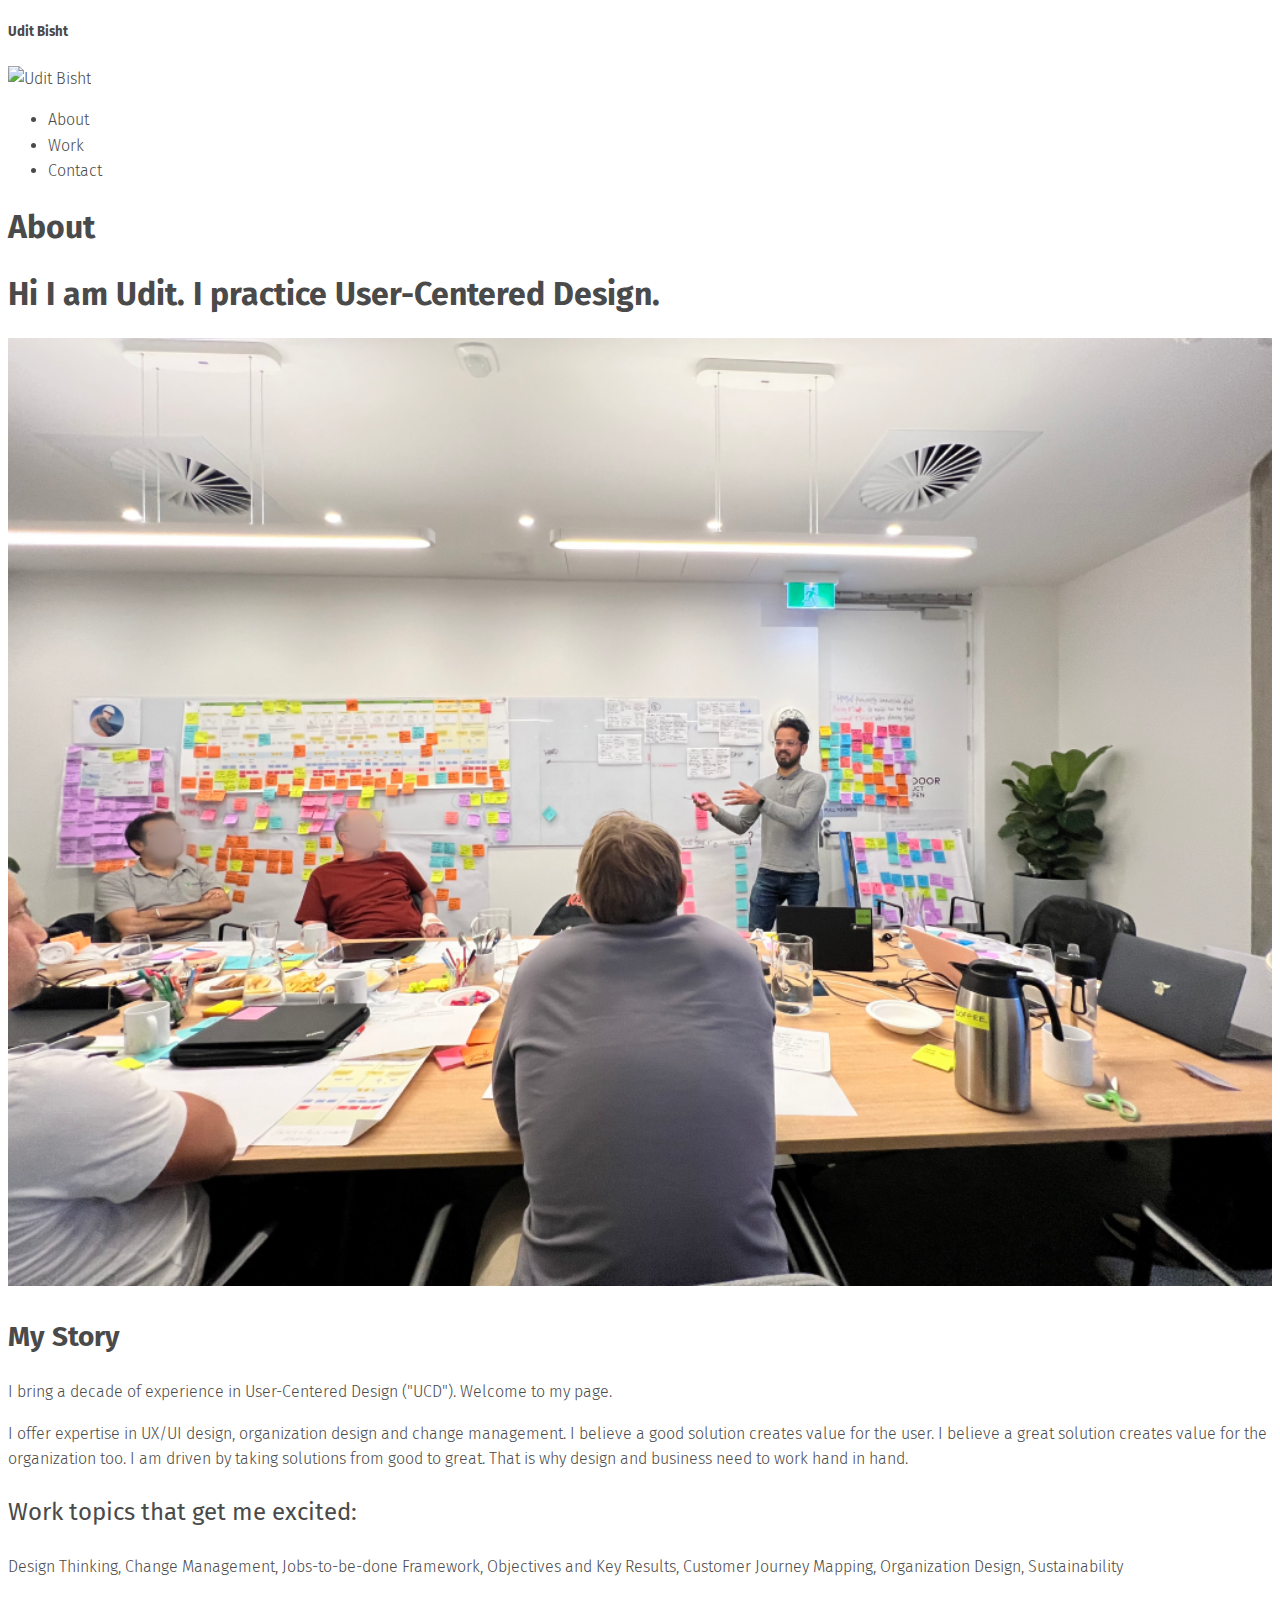
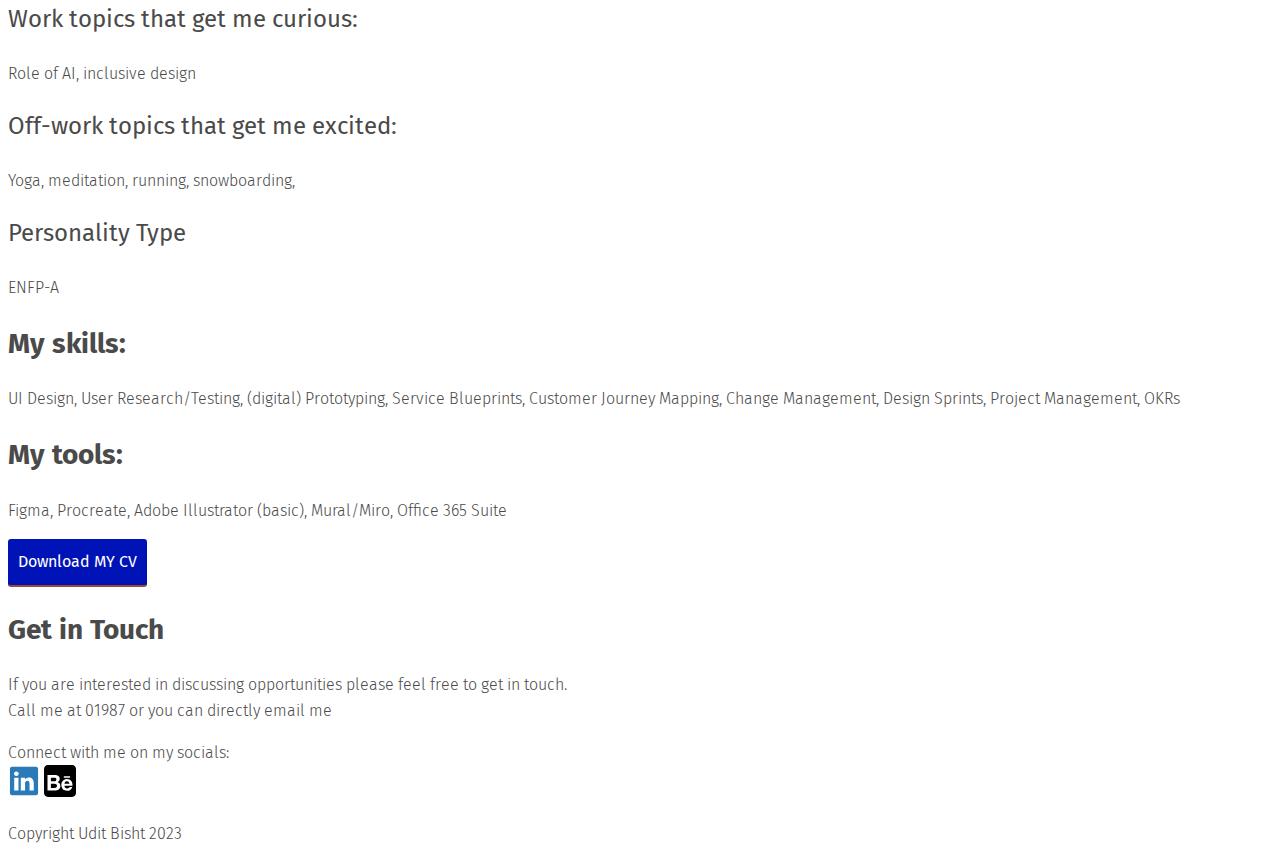
==== about.html @ c050c737 "add style" ====
<!DOCTYPE html>
<html lang="en">
<head>
    <meta charset="UTF-8">
    <meta name="viewport" content="width=device-width, initial-scale=1.0">
    <link rel="preconnect" href="https://fonts.googleapis.com">
<link rel="preconnect" href="https://fonts.gstatic.com" crossorigin>
<link href="https://fonts.googleapis.com/css2?family=Fira+Sans:ital,wght@0,100;0,200;0,300;0,400;0,500;0,600;0,700;0,800;0,900;1,100;1,200;1,300;1,400;1,500;1,600;1,700;1,800;1,900&display=swap" rel="stylesheet">
<link rel="stylesheet" type="text/css" href="css/style.css">    
<title>About Udit Bisht</title>
</head>
<body>
    <header>
        <h5>Udit Bisht</h5>
        <img src="https://via.placeholder.com/150x50?text=Logo" alt="Udit Bisht">
        <nav>
            <ul>
            <li><a href="about.html">About</a></li>
            <li><a href="index.html">Work</a></li>
            <li><a href="#contact">Contact</a></li>
            </ul>
        </nav>
    </header>
        <main>
            <div><h1>About</h1></div>
        <div>
            <div>
                <h1>Hi I am Udit. I practice User-Centered Design. </h1>
                <img src="/img/image-udit/udit.png" alt="udit">
                <div>
                    <h2>My Story</h2>
                    I bring a decade of experience in User-Centered Design ("UCD"). Welcome to my page. </div>
                <p>I offer expertise in UX/UI design, organization design and change management. I believe a good solution creates value for the user. I believe a great solution creates value for the organization too. I am driven by taking solutions from good to great. That is why design and business need to work hand in hand. 
                    <h3>Work topics that get me excited:</h3> Design Thinking, Change Management, Jobs-to-be-done Framework, Objectives and Key Results, Customer Journey Mapping, Organization Design, Sustainability
                    <h3>Work topics that get me curious:</h3> Role of AI, inclusive design
                    <h3>Off-work topics that get me excited:</h3> Yoga, meditation, running, snowboarding,
                    <h3> Personality Type</h3> ENFP-A</p>
                    <h2>My skills:</h2>
                    <p>UI Design, User Research/Testing, (digital) Prototyping, Service Blueprints, Customer Journey Mapping, Change Management, Design Sprints, Project Management, OKRs</p>
                    <h2>My tools:</h2> 
                    <p>Figma, Procreate, Adobe Illustrator (basic), Mural/Miro, Office 365 Suite</p>
                    <a href="/files/udit-cv.pdf" class="button CV" target="_blank">Download MY CV</a>
            </div>
        </div>
    
    </main>
        <footer id="contact">
        <div>
            <h2>Get in Touch</h2>
            <p>If you are interested in discussing opportunities please feel free to get in touch. <br> Call me at 01987 or you can directly <a href= "mailto:hello@uditbisht.com">email me</a> </p> 
            Connect with me on my socials:
            <div>
                <a href= "https://www.linkedin.com/in/udit-bisht-b4a8b245/" target="_blank"> <img src="linkedin.svg" alt="linkedin" style="width:32px;height:32px;"></a> 
                <a href= "https://www.behance.net/udtb>" target="_blank"> <img src="behance.svg" alt="behance" style="width:32px;height:32px;"> </a>
                <p>Copyright Udit Bisht 2023</p>
        </div>
        </div>
        </footer>
</body>
</html>
---- css/style.css ----
/*
Colors used:
Primary Color (Blue): #0013B6;
Secondary Color (Green): #489c79;
*/
body {
    background-color: whitesmoke;
}
body {
    font-family:'Fira Sans', sans-serif;
}
body {
    background-color: #ffffff;
    font-family: 'Fira Sans', sans-serif;
    font-size: 16px; /* Sets the font size to 16px */
    font-weight: 300; /* Sets the font weight to 300 */
    line-height: 1.6; /* Sets the line-height to 1.6 * the font-size */
    color: #4a4a4a;
  }
  
  h1, h2, h3, h4 {
    line-height: 1.4;
  }
  h1 {
    font-size: 2em;
    font-weight: 700;
  }
  
  h2 {
    font-size: 1.75em;
    font-weight: 700;
  }
  
  h3 {
    font-size: 1.5em;
    font-weight: 400;
  }
  h4 {
    font-size: 1.25em;
    font-weight: 400;
  }
  img{
    width: 100%;
  }
  a {
    color: #4a4a4a;
    text-decoration: none; /* No underlining */
  }
  a:hover, a:focus {
    color: #cc6540;
    text-decoration: underline; /* Underlining when hovering over a link */
  }
  a:visited { /* visited link */
    color: #2d3351;
  }
  a:active { /* selected link */
    color: #994c30;
  }
  .button {
  display: inline-block; /* since the <a> tag is inline by default, we need to change this to inline-block, but more on this in the next exercise */
  background-color: #0013B6;
  color: #ffffff; /* needed to override the default link color */
  font-weight: 400;
  padding: 10px;
  border-radius: 3px;
  border-bottom: 2px solid #994c30; /* width of the border, type, color */
  transition: 0.2s opacity;
}
.button:hover {
    opacity: 0.8; /* Reduces the opacity of the button to 80% */
    text-decoration: none;
  }
  .button:active {
    background-color: darkblue;
    color: white
  }
  .button.contact {
    background-color: transparent;
    color: #0013B6;
    text-transform: uppercase;
    border: 2px solid #0013B6;
  }
  .button.contact:hover {
    background-color: #0013B6;
    color: #ffffff;
  }
  .button.contact:active {
    background-color: darkblue;
    color: white
  }
  .button.cv {
    background-color: #0013B6;
    color: #ffffff;
    text-transform: uppercase;
    border: 2px solid #0013B6;
  }
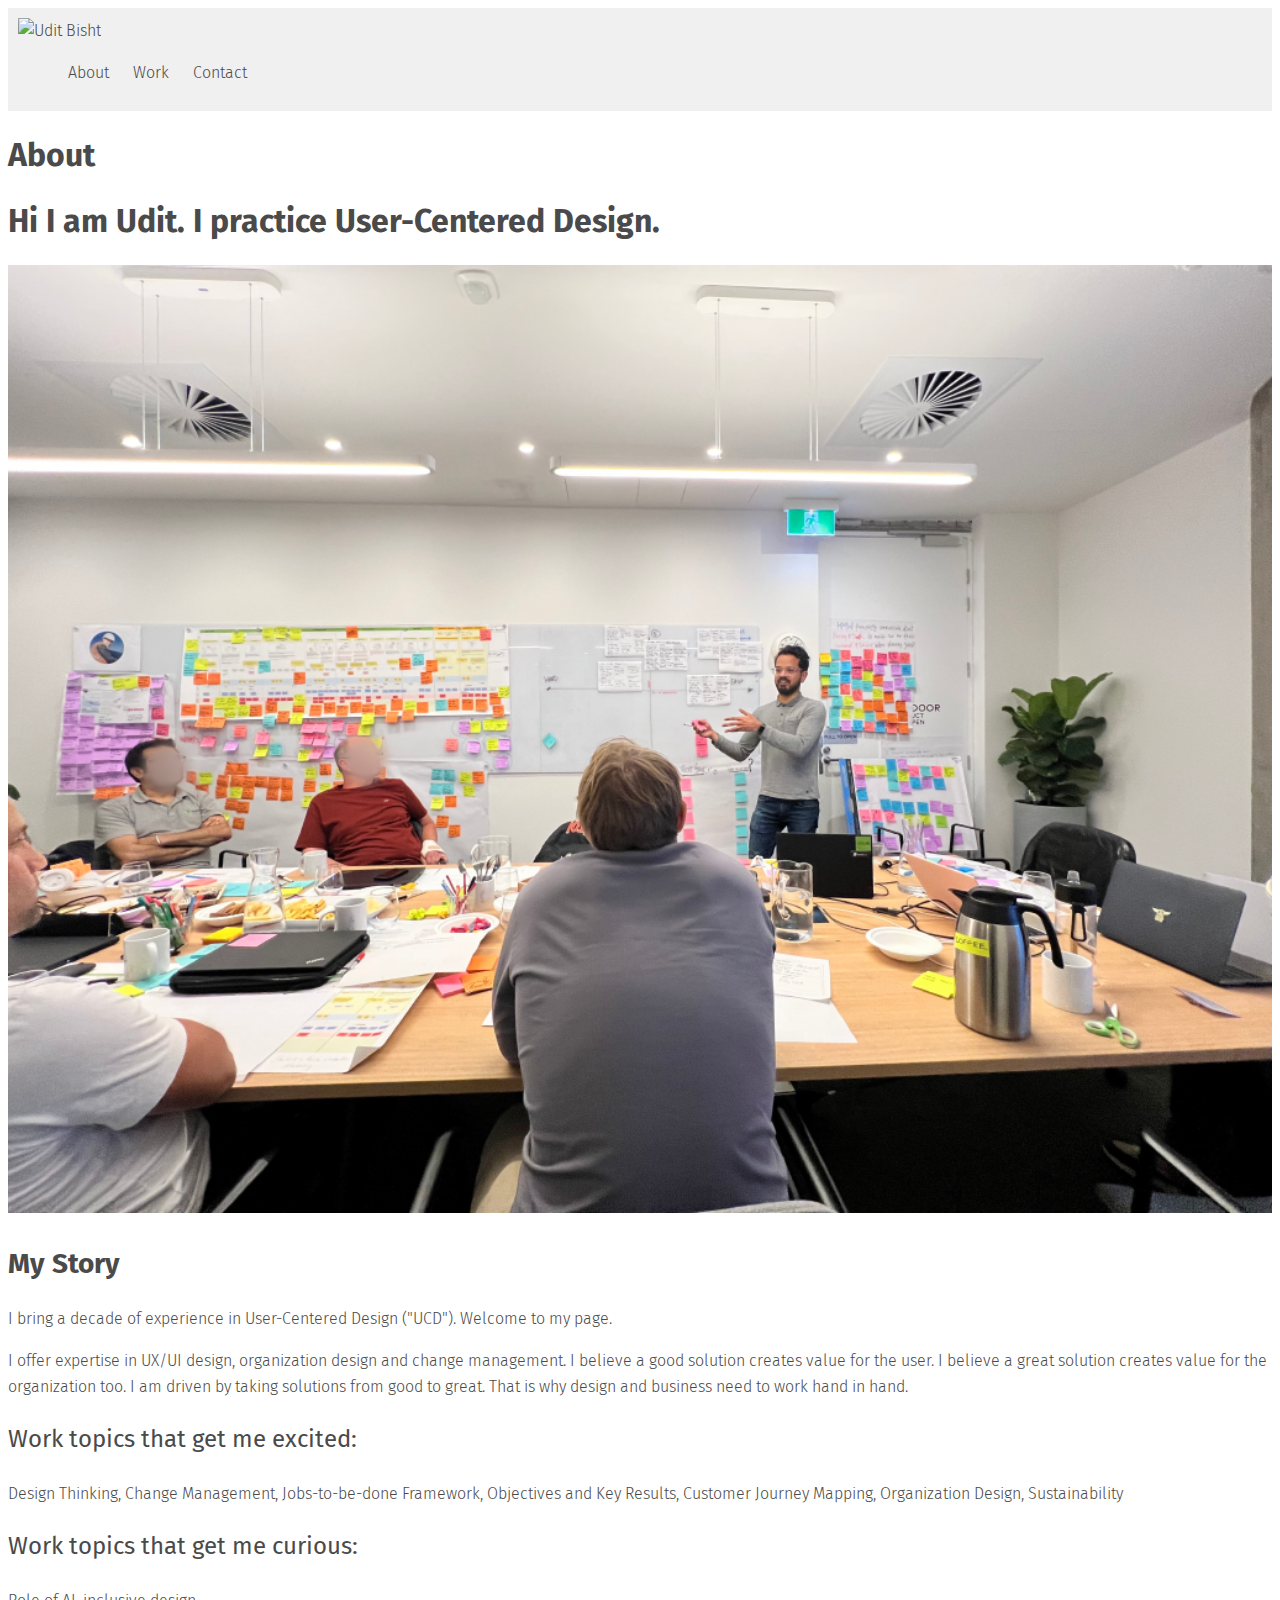
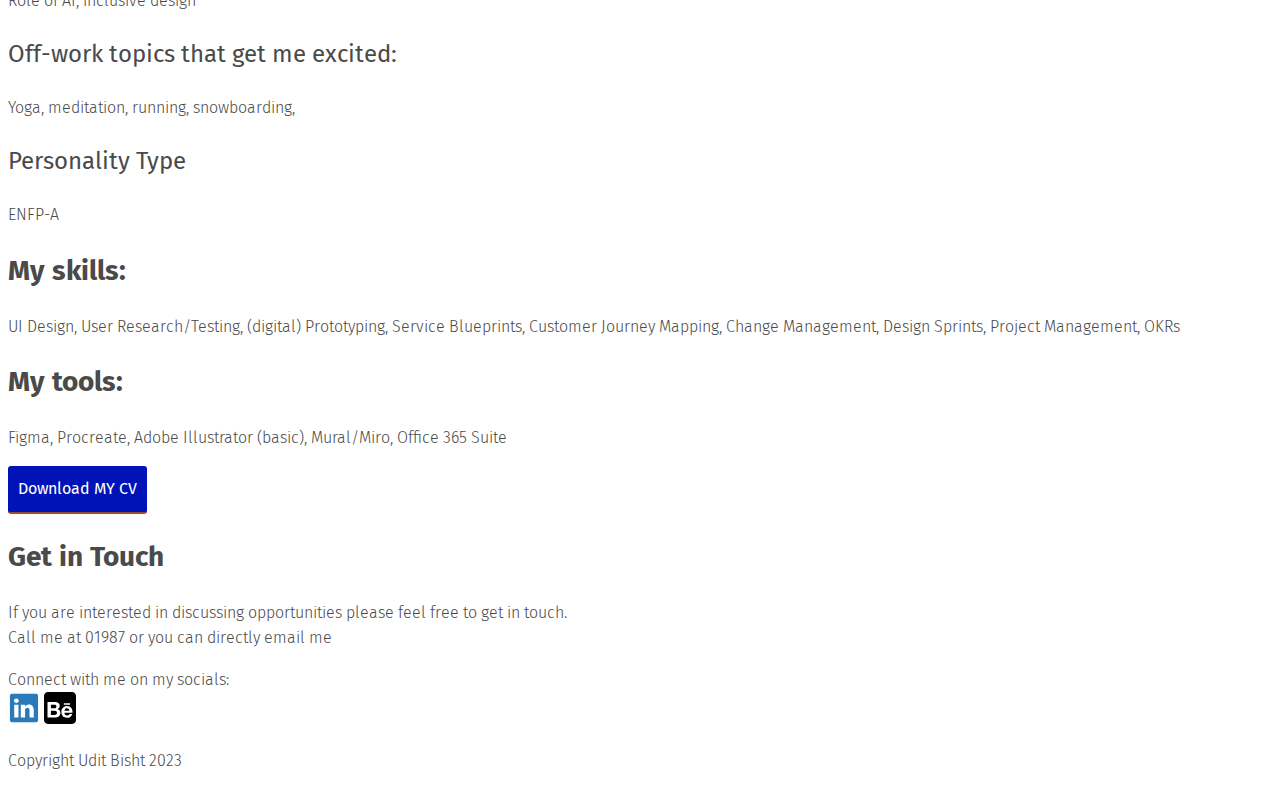
==== commit 253f81a4: "x" ====
--- a/about.html
+++ b/about.html
@@ -10,16 +10,17 @@
 <title>About Udit Bisht</title>
 </head>
 <body>
-    <header>
-        <h5>Udit Bisht</h5>
-        <img src="https://via.placeholder.com/150x50?text=Logo" alt="Udit Bisht">
-        <nav>
-            <ul>
-            <li><a href="about.html">About</a></li>
-            <li><a href="index.html">Work</a></li>
-            <li><a href="#contact">Contact</a></li>
-            </ul>
-        </nav>
+    <header id="header">
+        <div class="logo">
+            <img src="https://via.placeholder.com/150x50?text=Logo" alt="Udit Bisht">
+            <nav>
+                <ul>
+                    <li><a href="about.html">About</a></li>
+                    <li><a href="index.html">Work</a></li>
+                    <li><a href="#contact">Contact</a></li>
+                </ul>
+            </nav>
+        </div>
     </header>
         <main>
             <div><h1>About</h1></div>
--- a/css/style.css
+++ b/css/style.css
@@ -3,6 +3,10 @@
 Primary Color (Blue): #0013B6;
 Secondary Color (Green): #489c79;
 */
+* {
+    box-sizing: border-box;
+  }
+  
 body {
     background-color: whitesmoke;
 }
@@ -51,7 +55,7 @@
     text-decoration: underline; /* Underlining when hovering over a link */
   }
   a:visited { /* visited link */
-    color: #2d3351;
+    color: #4a4a4a;
   }
   a:active { /* selected link */
     color: #994c30;
@@ -93,4 +97,61 @@
     color: #ffffff;
     text-transform: uppercase;
     border: 2px solid #0013B6;
+  }
+  header {
+    background-color: #f0f0f0;
+    padding: 10px;
+    margin: 0;
+    position: relative;
+    .css-box-shadow {
+        /*start ------------*/
+        width: 10 px; 
+        height: 10px; 
+        background: #F8F8F8; 
+        border: solid #BDBDBD 1px; 
+        box-shadow: 5px 16px 20px rgba(0, 0, 0, 0.5)  ; 
+        -webkit-box-shadow: 5px 16px 20px rgba(0, 0, 0, 0.5)  ; 
+        -moz-box-shadow: 5px 16px 20px rgba(0, 0, 0, 0.5)  ; 
+    }
+  }
+  /* Layout styling */
+  .container {
+    padding: 0 15px;
+  }
+  #hero h1{
+    text-align: center; /* Centers text */
+  }
+  .logo {
+    max-width: 250px;
+}
+.row {
+    margin: 25px 0; /* 25px top and bottom, 0 left and right */
+  }
+
+
+
+@media screen and (min-width: 800px) {
+  .col-md-6 {
+    float: left;
+    width: 50%;
+    padding: 0 10px;
+  }
+}
+
+nav > ul > li {
+  display: inline-block;
+  padding: 0 10px;
+  }
+
+nav > ul {
+  list-style: none;
+}
+#hero h1 {
+    margin: 0;
+    padding: 0.67em 0;
+  }
+  #hero {
+    background-color: #ffe4c4;
+    padding: 20px 0;
+    border: 10px;
   }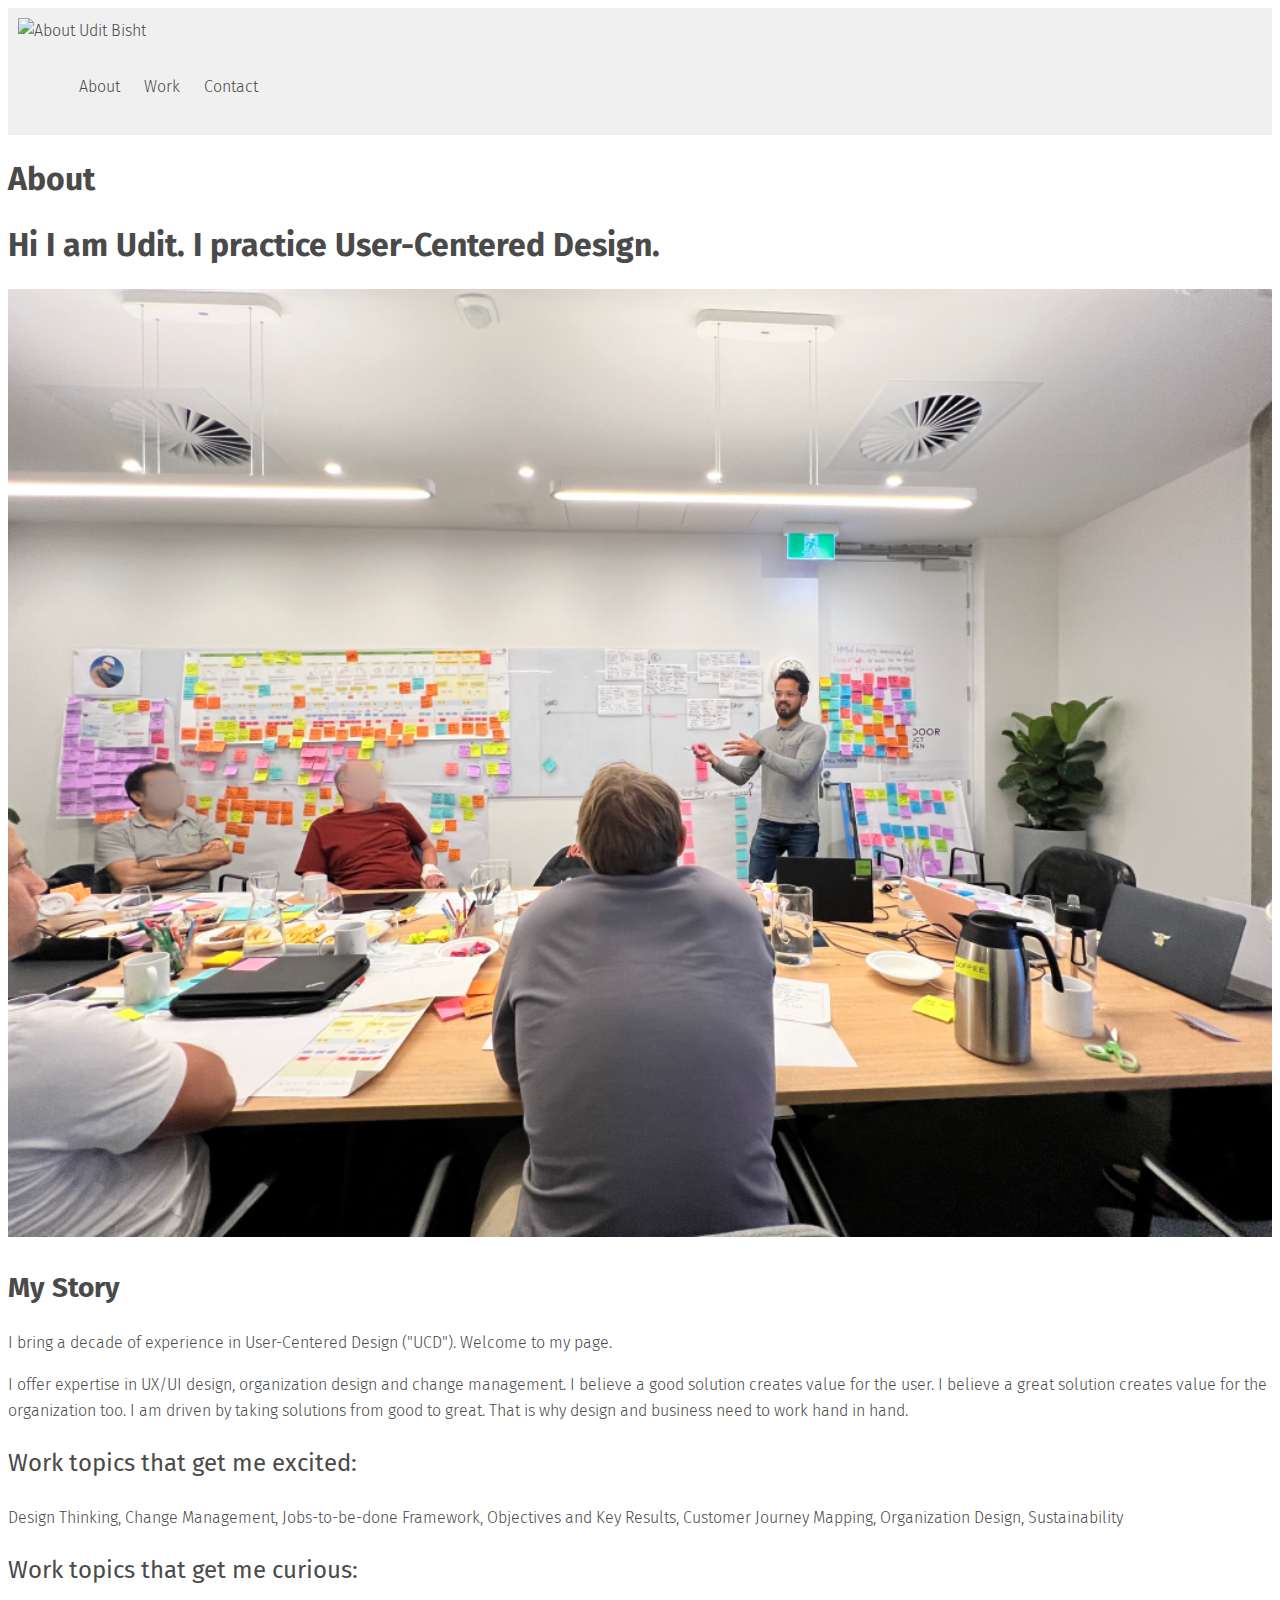
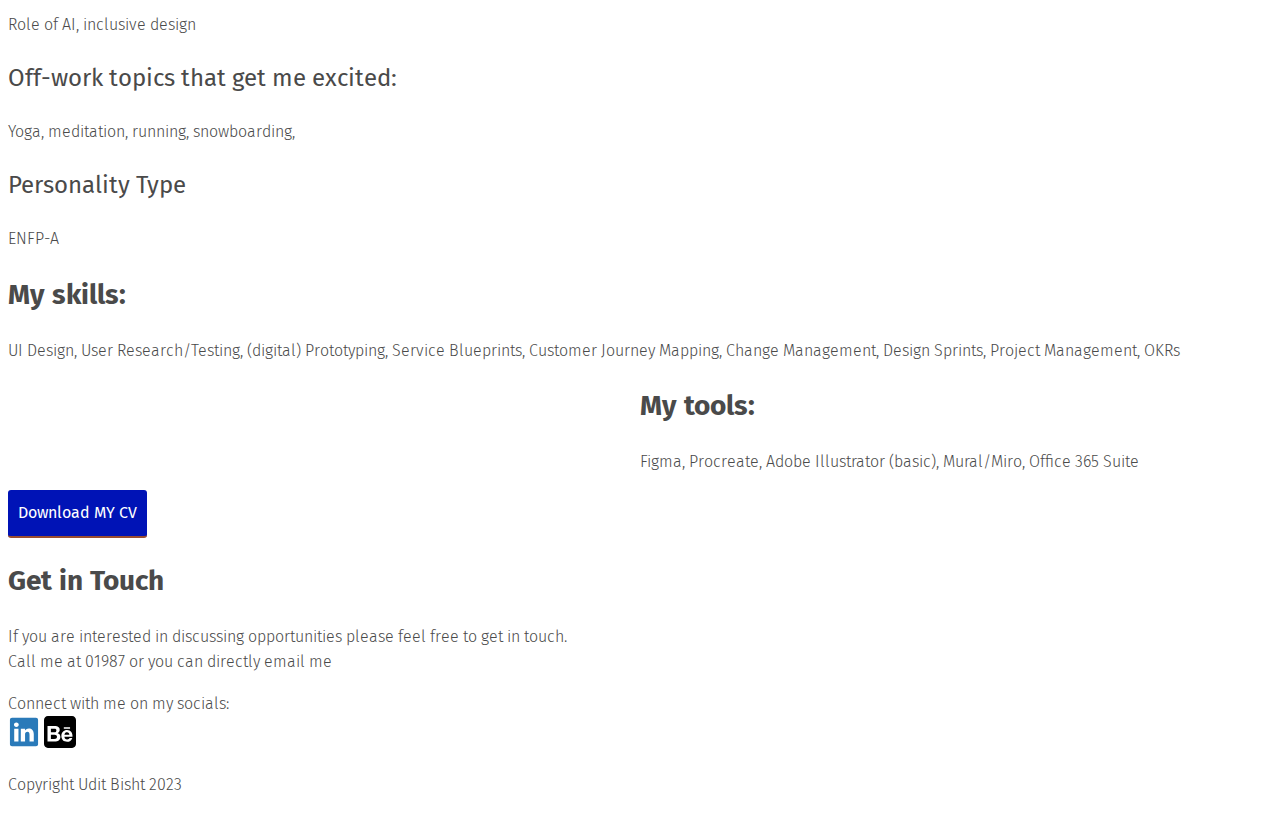
==== commit 6d2be746: "." ====
--- a/about.html
+++ b/about.html
@@ -12,7 +12,7 @@
 <body>
     <header id="header">
         <div class="logo">
-            <img src="https://via.placeholder.com/150x50?text=Logo" alt="Udit Bisht">
+            <img src="https://via.placeholder.com/150x50?text=Logo" alt="About Udit Bisht">
             <nav>
                 <ul>
                     <li><a href="about.html">About</a></li>
@@ -31,14 +31,16 @@
                 <div>
                     <h2>My Story</h2>
                     I bring a decade of experience in User-Centered Design ("UCD"). Welcome to my page. </div>
-                <p>I offer expertise in UX/UI design, organization design and change management. I believe a good solution creates value for the user. I believe a great solution creates value for the organization too. I am driven by taking solutions from good to great. That is why design and business need to work hand in hand. 
+                <p>I offer expertise in UX/UI design, organization design and change management. I believe a good solution creates value for the user. I believe a great solution creates value for the organization too. I am driven by taking solutions from good to great. That is why design and business need to work hand in hand.</p> 
                     <h3>Work topics that get me excited:</h3> Design Thinking, Change Management, Jobs-to-be-done Framework, Objectives and Key Results, Customer Journey Mapping, Organization Design, Sustainability
                     <h3>Work topics that get me curious:</h3> Role of AI, inclusive design
                     <h3>Off-work topics that get me excited:</h3> Yoga, meditation, running, snowboarding,
-                    <h3> Personality Type</h3> ENFP-A</p>
+                    <h3> Personality Type</h3> ENFP-A
                     <h2>My skills:</h2>
                     <p>UI Design, User Research/Testing, (digital) Prototyping, Service Blueprints, Customer Journey Mapping, Change Management, Design Sprints, Project Management, OKRs</p>
-                    <h2>My tools:</h2> 
+                    <div class="col-md-6"></div>
+                    <h2>My tools:</h2>
+                    <div class="col-md-6"></div>
                     <p>Figma, Procreate, Adobe Illustrator (basic), Mural/Miro, Office 365 Suite</p>
                     <a href="/files/udit-cv.pdf" class="button CV" target="_blank">Download MY CV</a>
             </div>
--- a/css/style.css
+++ b/css/style.css
@@ -7,12 +7,6 @@
     box-sizing: border-box;
   }
   
-body {
-    background-color: whitesmoke;
-}
-body {
-    font-family:'Fira Sans', sans-serif;
-}
 body {
     background-color: #ffffff;
     font-family: 'Fira Sans', sans-serif;
@@ -68,11 +62,11 @@
   padding: 10px;
   border-radius: 3px;
   border-bottom: 2px solid #994c30; /* width of the border, type, color */
-  transition: 0.2s opacity;
+  transition-duration: 0.2s; 
+  transition-property: opacity;
 }
 .button:hover {
     opacity: 0.8; /* Reduces the opacity of the button to 80% */
-    text-decoration: none;
   }
   .button:active {
     background-color: darkblue;
@@ -103,16 +97,10 @@
     padding: 10px;
     margin: 0;
     position: relative;
-    .css-box-shadow {
-        /*start ------------*/
-        width: 10 px; 
-        height: 10px; 
-        background: #F8F8F8; 
-        border: solid #BDBDBD 1px; 
-        box-shadow: 5px 16px 20px rgba(0, 0, 0, 0.5)  ; 
-        -webkit-box-shadow: 5px 16px 20px rgba(0, 0, 0, 0.5)  ; 
-        -moz-box-shadow: 5px 16px 20px rgba(0, 0, 0, 0.5)  ; 
-    }
+    display: flex;
+    justify-content: space-between;
+    align-items: center;
+
   }
   /* Layout styling */
   .container {
@@ -123,24 +111,51 @@
   }
   .logo {
     max-width: 250px;
+    display: inline-block;
 }
 .row {
     margin: 25px 0; /* 25px top and bottom, 0 left and right */
-  }
+clear:both;
+
+}
 
 
 
-@media screen and (min-width: 800px) {
+@media screen and (min-width: 640px) {
   .col-md-6 {
     float: left;
     width: 50%;
     padding: 0 10px;
+    text-align: unset;
+    padding: 20px 0 13px 13px;
   }
+  nav {
+    width: auto;
+    float: right;
+    margin-top: 4px;
+  }
+  .container {
+    max-width: 1200px;
+    margin-left: auto;
+    margin-right: auto;
+  }
+}
+
+/* ==============================
+Large devices (1024px or larger)
+================================= */
+@media only screen and (min-width: 1024px) {
+}
+/* ==============================
+X-large devices (1440px or larger)
+================================= */
+@media only screen and (min-width: 1440px) {
 }
 
 nav > ul > li {
   display: inline-block;
-  padding: 0 10px;
+  padding: 10px 10px;
+  width: auto;
   }
 
 nav > ul {
@@ -152,6 +167,24 @@
   }
   #hero {
     background-color: #ffe4c4;
-    padding: 20px 0;
     border: 10px;
+    padding-bottom: 10px;
+  }
+  #work h3 {
+    margin-top: 0;
+    margin-bottom: 10px;
+  }
+  @keyframes cloud-move {
+    from {transform: translate(0,50px);}
+    to {transform: translate(200px,50px);}
+  }
+  .cloud-front {
+    animation: 30s cloud-move infinite alternate linear;
+  }
+  @keyframes cloud-move-reverse {
+    from {transform: translate(446px,48px);}
+    to {transform: translate(100px, 48px);}
+  }
+  .cloud-back {
+    animation: 34s cloud-move-reverse infinite alternate linear;
   }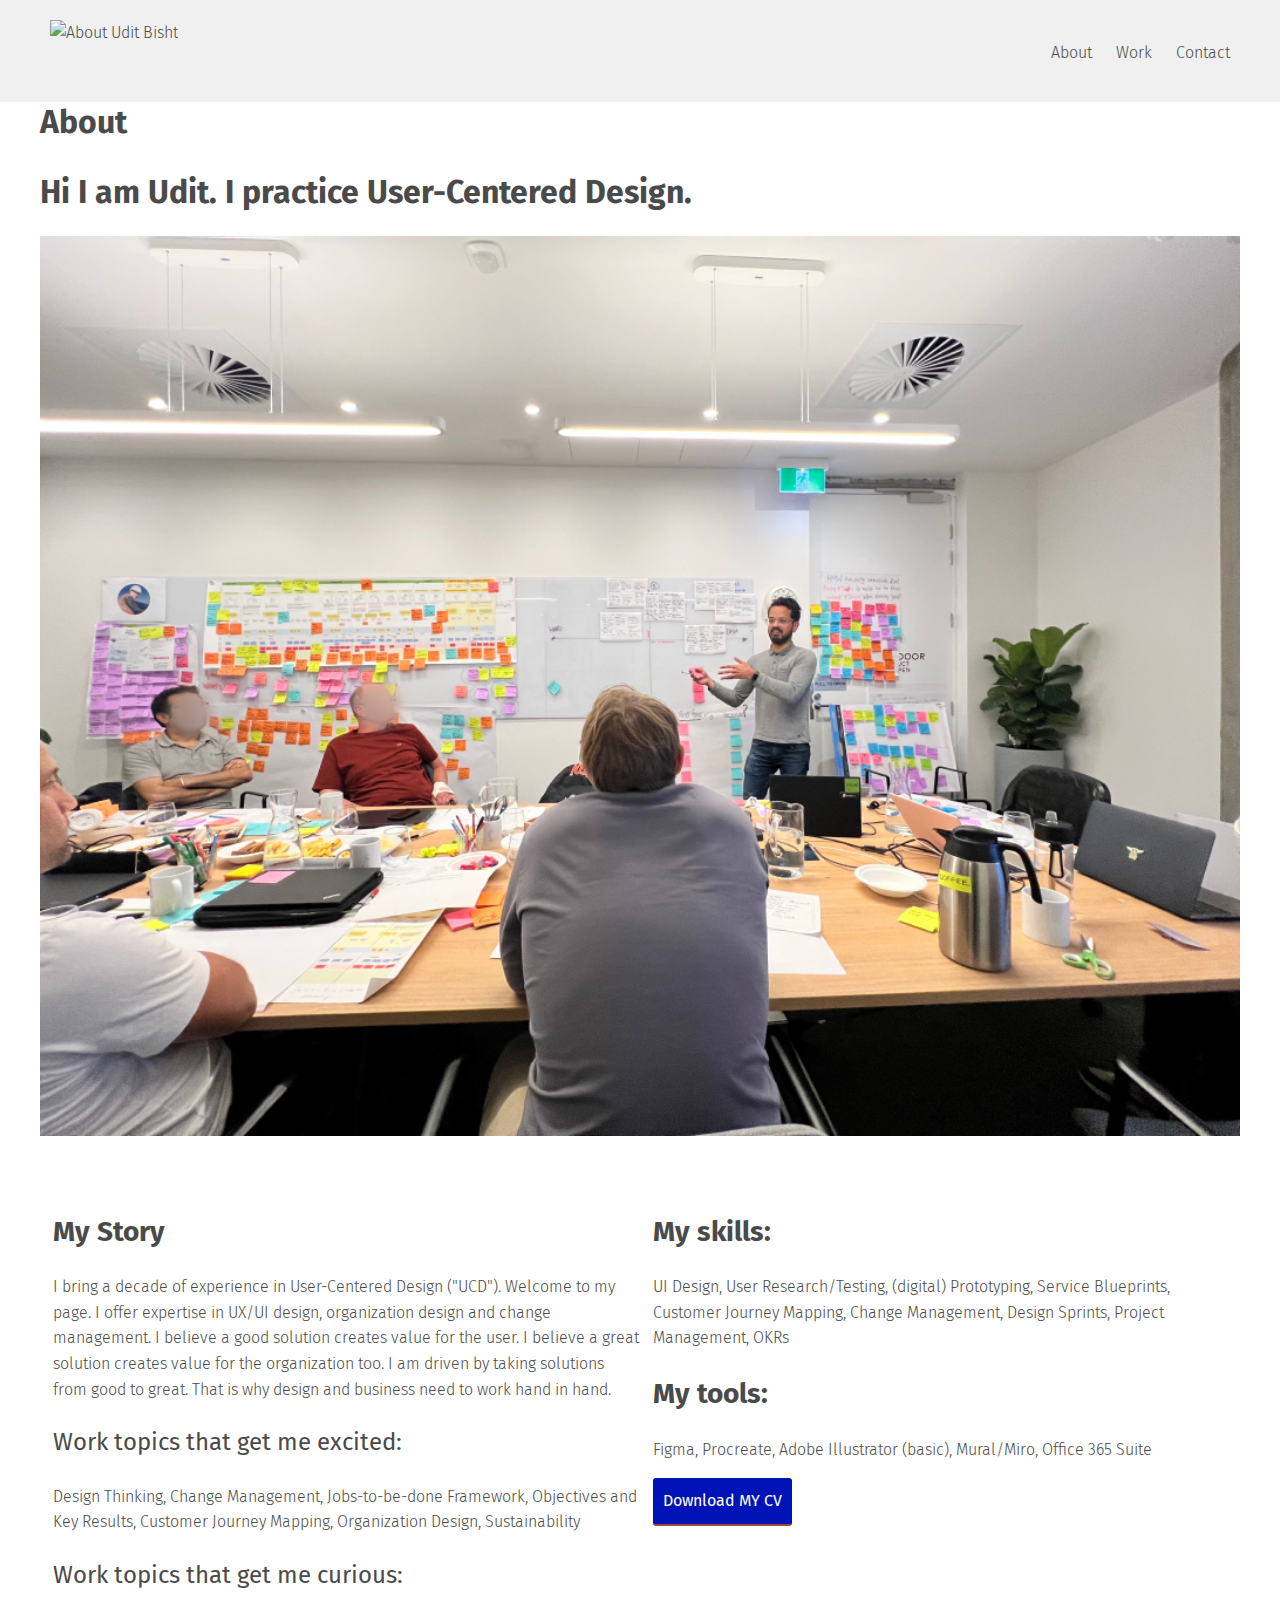
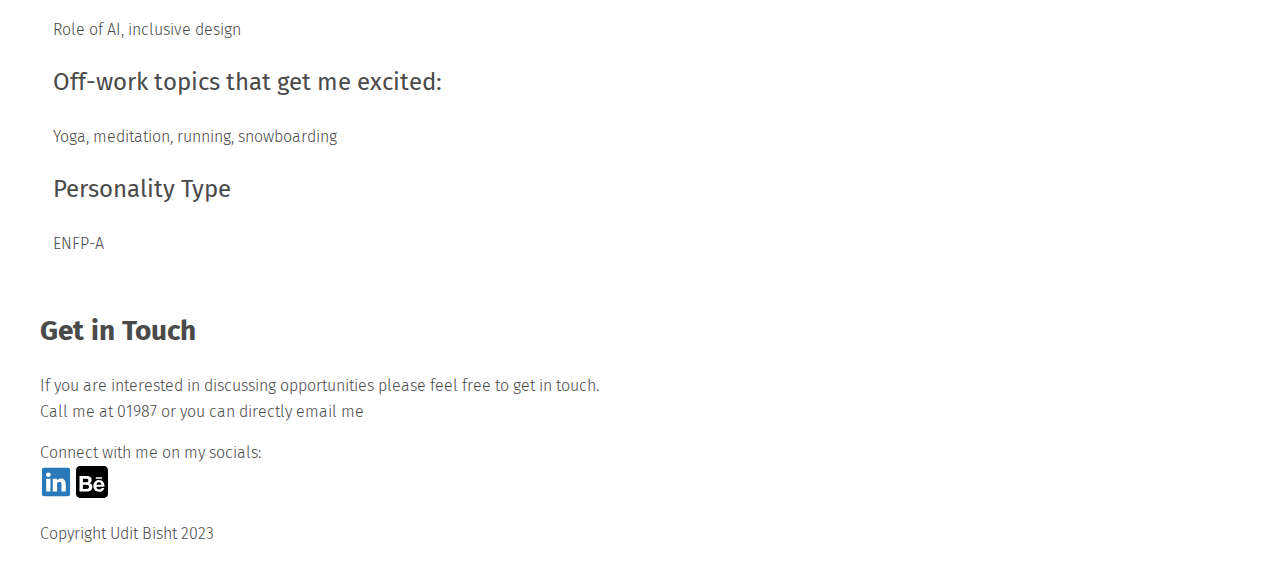
==== commit 2f90be93: "." ====
--- a/about.html
+++ b/about.html
@@ -11,8 +11,11 @@
 </head>
 <body>
     <header id="header">
+       <div class="container">
         <div class="logo">
             <img src="https://via.placeholder.com/150x50?text=Logo" alt="About Udit Bisht">
+        </div>
+      
             <nav>
                 <ul>
                     <li><a href="about.html">About</a></li>
@@ -21,33 +24,49 @@
                 </ul>
             </nav>
         </div>
+       
     </header>
-        <main>
-            <div><h1>About</h1></div>
-        <div>
+<main>
+<div class="container">
+
             <div>
-                <h1>Hi I am Udit. I practice User-Centered Design. </h1>
-                <img src="/img/image-udit/udit.png" alt="udit">
-                <div>
+                <h1>About</h1>
+            </div>
+        <div class="row">
+       
+                <h1>Hi I am Udit. I practice User-Centered Design.</h1>
+                <img src="img/image-udit/udit.png" alt="udit">
+    </div> 
+
+           <div class="row">
+             <div class="col-lg-7 col-md-6">
                     <h2>My Story</h2>
-                    I bring a decade of experience in User-Centered Design ("UCD"). Welcome to my page. </div>
-                <p>I offer expertise in UX/UI design, organization design and change management. I believe a good solution creates value for the user. I believe a great solution creates value for the organization too. I am driven by taking solutions from good to great. That is why design and business need to work hand in hand.</p> 
-                    <h3>Work topics that get me excited:</h3> Design Thinking, Change Management, Jobs-to-be-done Framework, Objectives and Key Results, Customer Journey Mapping, Organization Design, Sustainability
-                    <h3>Work topics that get me curious:</h3> Role of AI, inclusive design
-                    <h3>Off-work topics that get me excited:</h3> Yoga, meditation, running, snowboarding,
-                    <h3> Personality Type</h3> ENFP-A
+                    <p> I bring a decade of experience in User-Centered Design ("UCD"). Welcome to my page. I offer expertise in UX/UI design, organization design and change management. I believe a good solution creates value for the user. I believe a great solution creates value for the organization too. I am driven by taking solutions from good to great. That is why design and business need to work hand in hand.</p>
+                    <h3>Work topics that get me excited:</h3> 
+                    <p>Design Thinking, Change Management, Jobs-to-be-done Framework, Objectives and Key Results, Customer Journey Mapping, Organization Design, Sustainability</p>
+                    <h3>Work topics that get me curious:</h3> 
+                    <p>Role of AI, inclusive design</p>
+                    <h3>Off-work topics that get me excited:</h3> 
+                    <p>Yoga, meditation, running, snowboarding</p>
+                    <h3> Personality Type</h3> 
+                    <p>ENFP-A</p>
+              </div>
+             <div class="col-lg-5 col-md-6">
                     <h2>My skills:</h2>
                     <p>UI Design, User Research/Testing, (digital) Prototyping, Service Blueprints, Customer Journey Mapping, Change Management, Design Sprints, Project Management, OKRs</p>
-                    <div class="col-md-6"></div>
+                   
                     <h2>My tools:</h2>
-                    <div class="col-md-6"></div>
+               
                     <p>Figma, Procreate, Adobe Illustrator (basic), Mural/Miro, Office 365 Suite</p>
-                    <a href="/files/udit-cv.pdf" class="button CV" target="_blank">Download MY CV</a>
+                    <a href="files/udit-cv.pdf" class="button CV" target="_blank">Download MY CV</a>
             </div>
-        </div>
-    
+        </div> <!--end row-->
+    </div>
+  
     </main>
+
         <footer id="contact">
+            <div class="container">
         <div>
             <h2>Get in Touch</h2>
             <p>If you are interested in discussing opportunities please feel free to get in touch. <br> Call me at 01987 or you can directly <a href= "mailto:hello@uditbisht.com">email me</a> </p> 
@@ -58,6 +77,7 @@
                 <p>Copyright Udit Bisht 2023</p>
         </div>
         </div>
+        </div>
         </footer>
 </body>
 </html>--- a/css/style.css
+++ b/css/style.css
@@ -72,6 +72,10 @@
     background-color: darkblue;
     color: white
   }
+
+  .button:visited { /* visited link */
+    color: pink;
+  }
   .button.contact {
     background-color: transparent;
     color: #0013B6;
@@ -92,19 +96,12 @@
     text-transform: uppercase;
     border: 2px solid #0013B6;
   }
-  header {
-    background-color: #f0f0f0;
-    padding: 10px;
-    margin: 0;
-    position: relative;
-    display: flex;
-    justify-content: space-between;
-    align-items: center;
-
-  }
+  
   /* Layout styling */
   .container {
     padding: 0 15px;
+    display: block;
+    margin: 0 auto;
   }
   #hero h1{
     text-align: center; /* Centers text */
@@ -112,6 +109,7 @@
   .logo {
     max-width: 250px;
     display: inline-block;
+    margin: 10px;
 }
 .row {
     margin: 25px 0; /* 25px top and bottom, 0 left and right */
@@ -120,8 +118,66 @@
 }
 
 
+/* header */
+
+header {
+  background-color: #f0f0f0;
+  padding: 10px;
+  position: fixed;
+  left: 0;
+  top: 0;
+  right:0;
+  z-index: 4;
+  width: 100%;
+  
+}
+
+nav > ul > li {
+  display: inline-block;
+  padding: 10px 10px;
+  width: auto;
+  }
+
+nav > ul {
+  list-style: none;
+}
 
 @media screen and (min-width: 640px) {
+
+  main {
+    margin-top: 100px;
+  }
+
+  .container {
+    padding: 0 0px;
+   max-width: 1200px;
+  }
+
+  [class*="col-"] {
+    float: left;
+  }
+     
+      
+ .container .row::after {
+    content: "";
+    clear: both;
+    display: table;
+  }
+ 
+
+  header  .container{
+
+    display: flex;
+    flex-direction: row;
+  width: 100%;
+    justify-content:space-between;
+ 
+   
+  }
+
+
+
+
   .col-md-6 {
     float: left;
     width: 50%;
@@ -150,17 +206,25 @@
 X-large devices (1440px or larger)
 ================================= */
 @media only screen and (min-width: 1440px) {
-}
-
-nav > ul > li {
-  display: inline-block;
-  padding: 10px 10px;
-  width: auto;
-  }
-
-nav > ul {
-  list-style: none;
-}
+
+  .col-lg-7 {
+    float: left;
+    width: 60%;
+    padding: 0 10px;
+    text-align: unset;
+    padding: 20px 0 13px 13px;
+  }
+
+  .col-lg-5 {
+    float: left;
+    width: 40%;
+    padding: 0 10px;
+    text-align: unset;
+    padding: 20px 0 13px 13px;
+  }
+}
+
+
 #hero h1 {
     margin: 0;
     padding: 0.67em 0;
@@ -174,10 +238,14 @@
     margin-top: 0;
     margin-bottom: 10px;
   }
+
+
+
   @keyframes cloud-move {
     from {transform: translate(0,50px);}
     to {transform: translate(200px,50px);}
   }
+
   .cloud-front {
     animation: 30s cloud-move infinite alternate linear;
   }
@@ -187,4 +255,17 @@
   }
   .cloud-back {
     animation: 34s cloud-move-reverse infinite alternate linear;
+  }
+
+  @keyframes color-change {
+    from {fill: #edc655;}
+    to {fill: #f76414;}
+  }
+
+  .sun {
+    animation-duration: 4s;
+    animation-name: color-change;
+    animation-iteration-count: infinite;
+    animation-direction: alternate;
+    animation-timing-function: linear;
   }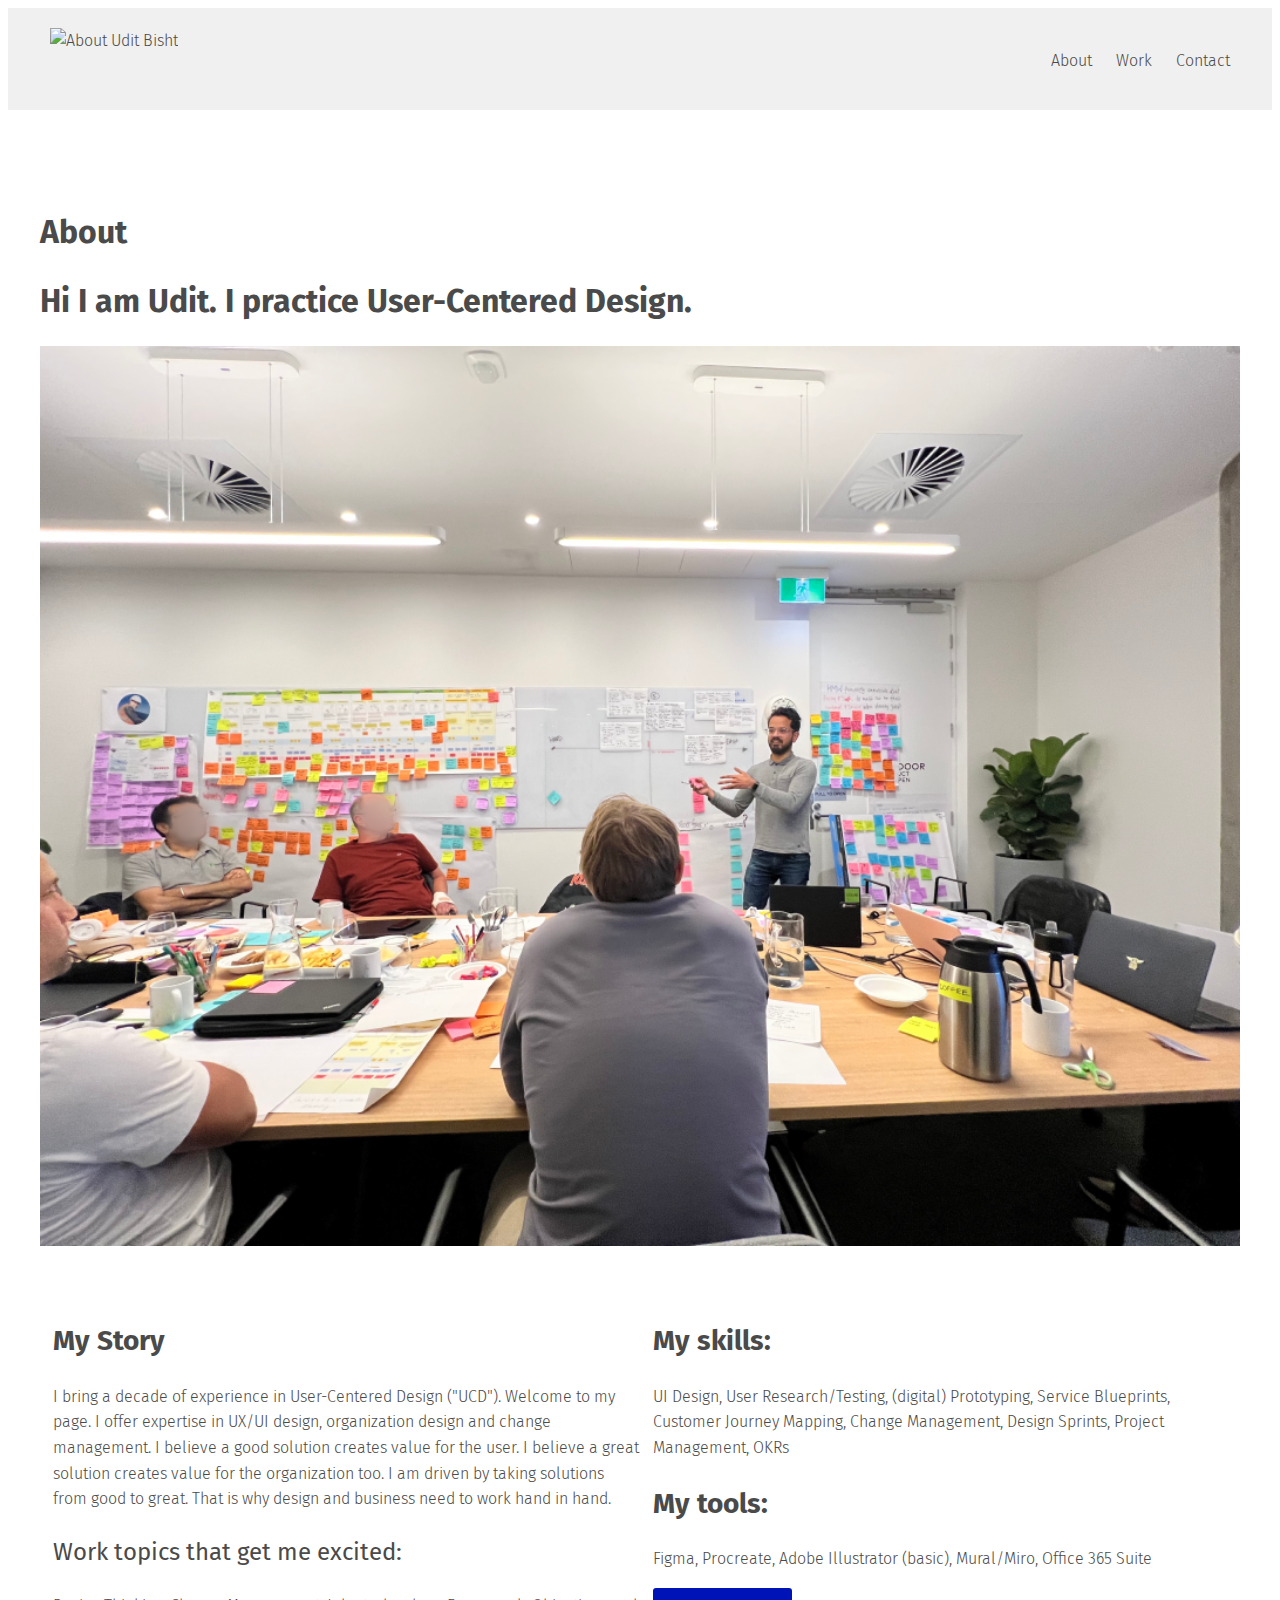
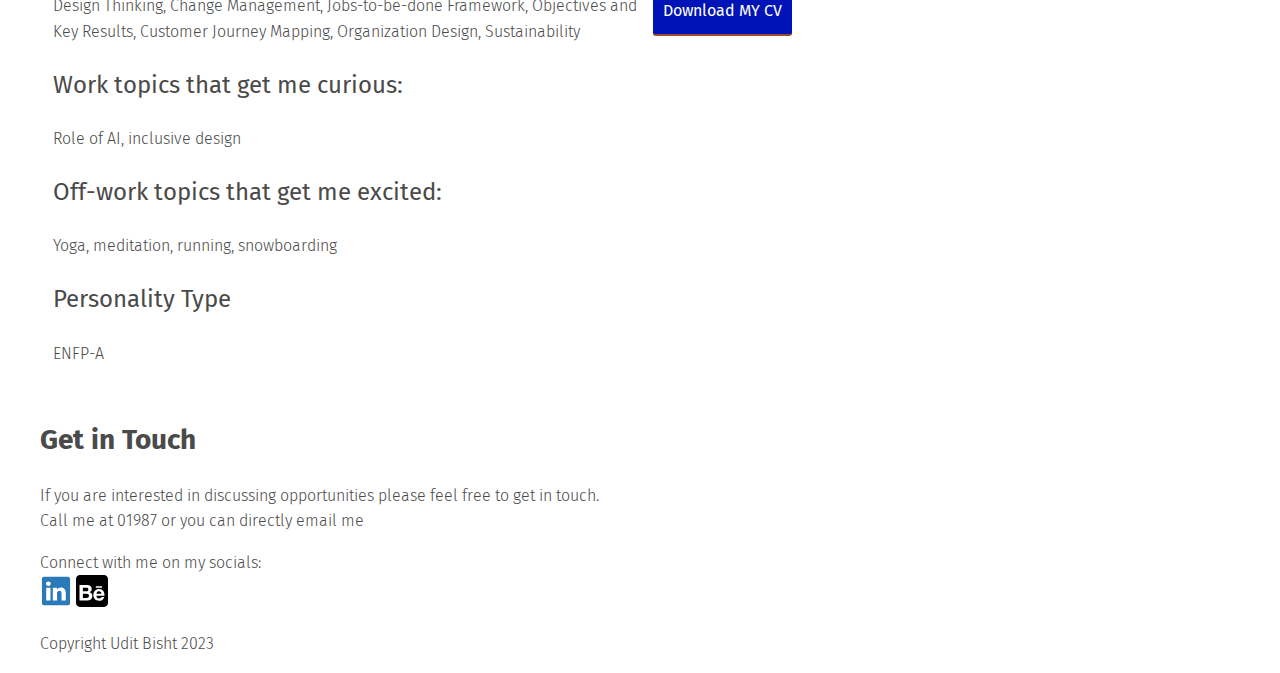
==== commit 07c3e2cd: "." ====
--- a/about.html
+++ b/about.html
@@ -79,5 +79,7 @@
         </div>
         </div>
         </footer>
+        <script src="js/jquery-3.3.1.min.js"></script>
+        <script src="js/scripts.js"></script>
 </body>
 </html>--- a/css/style.css
+++ b/css/style.css
@@ -5,6 +5,10 @@
 */
 * {
     box-sizing: border-box;
+  }
+  
+  html {
+    scroll-behavior: smooth;
   }
   
 body {
@@ -107,7 +111,7 @@
     text-align: center; /* Centers text */
   }
   .logo {
-    max-width: 250px;
+    max-width: 150px;
     display: inline-block;
     margin: 10px;
 }
@@ -122,8 +126,7 @@
 
 header {
   background-color: #f0f0f0;
-  padding: 10px;
-  position: fixed;
+  padding: 10px;  
   left: 0;
   top: 0;
   right:0;
@@ -132,22 +135,28 @@
   
 }
 
-nav > ul > li {
-  display: inline-block;
-  padding: 10px 10px;
-  width: auto;
-  }
-
 nav > ul {
   list-style: none;
 }
 
+.navtoggle li:not(:last-child) {
+  display: none;
+}
+
 @media screen and (min-width: 640px) {
 
   main {
     margin-top: 100px;
   }
 
+  .navtoggle li:not(:last-child) {
+    display: inline-block;
+  }
+
+  .navtoggle li:last-child {
+    display: none;
+  }
+  
   .container {
     padding: 0 0px;
    max-width: 1200px;
@@ -156,7 +165,12 @@
   [class*="col-"] {
     float: left;
   }
-     
+  
+  .logo {
+    max-width: 250px;
+    display: inline-block;
+    margin: 10px;
+}
       
  .container .row::after {
     content: "";
@@ -174,8 +188,12 @@
  
    
   }
-
-
+ 
+  nav > ul > li {
+    display: inline-block;
+    padding: 10px 10px;
+    width: auto;
+    }
 
 
   .col-md-6 {
@@ -268,4 +286,15 @@
     animation-iteration-count: infinite;
     animation-direction: alternate;
     animation-timing-function: linear;
+  }
+
+  .navtoggle, .navtoggle.responsive {
+    position: relative;
+  }
+
+  .navtoggle li .icon {
+    position: absolute;
+    right: 0;
+    top: 2px;
+    font-size: 20px;
   }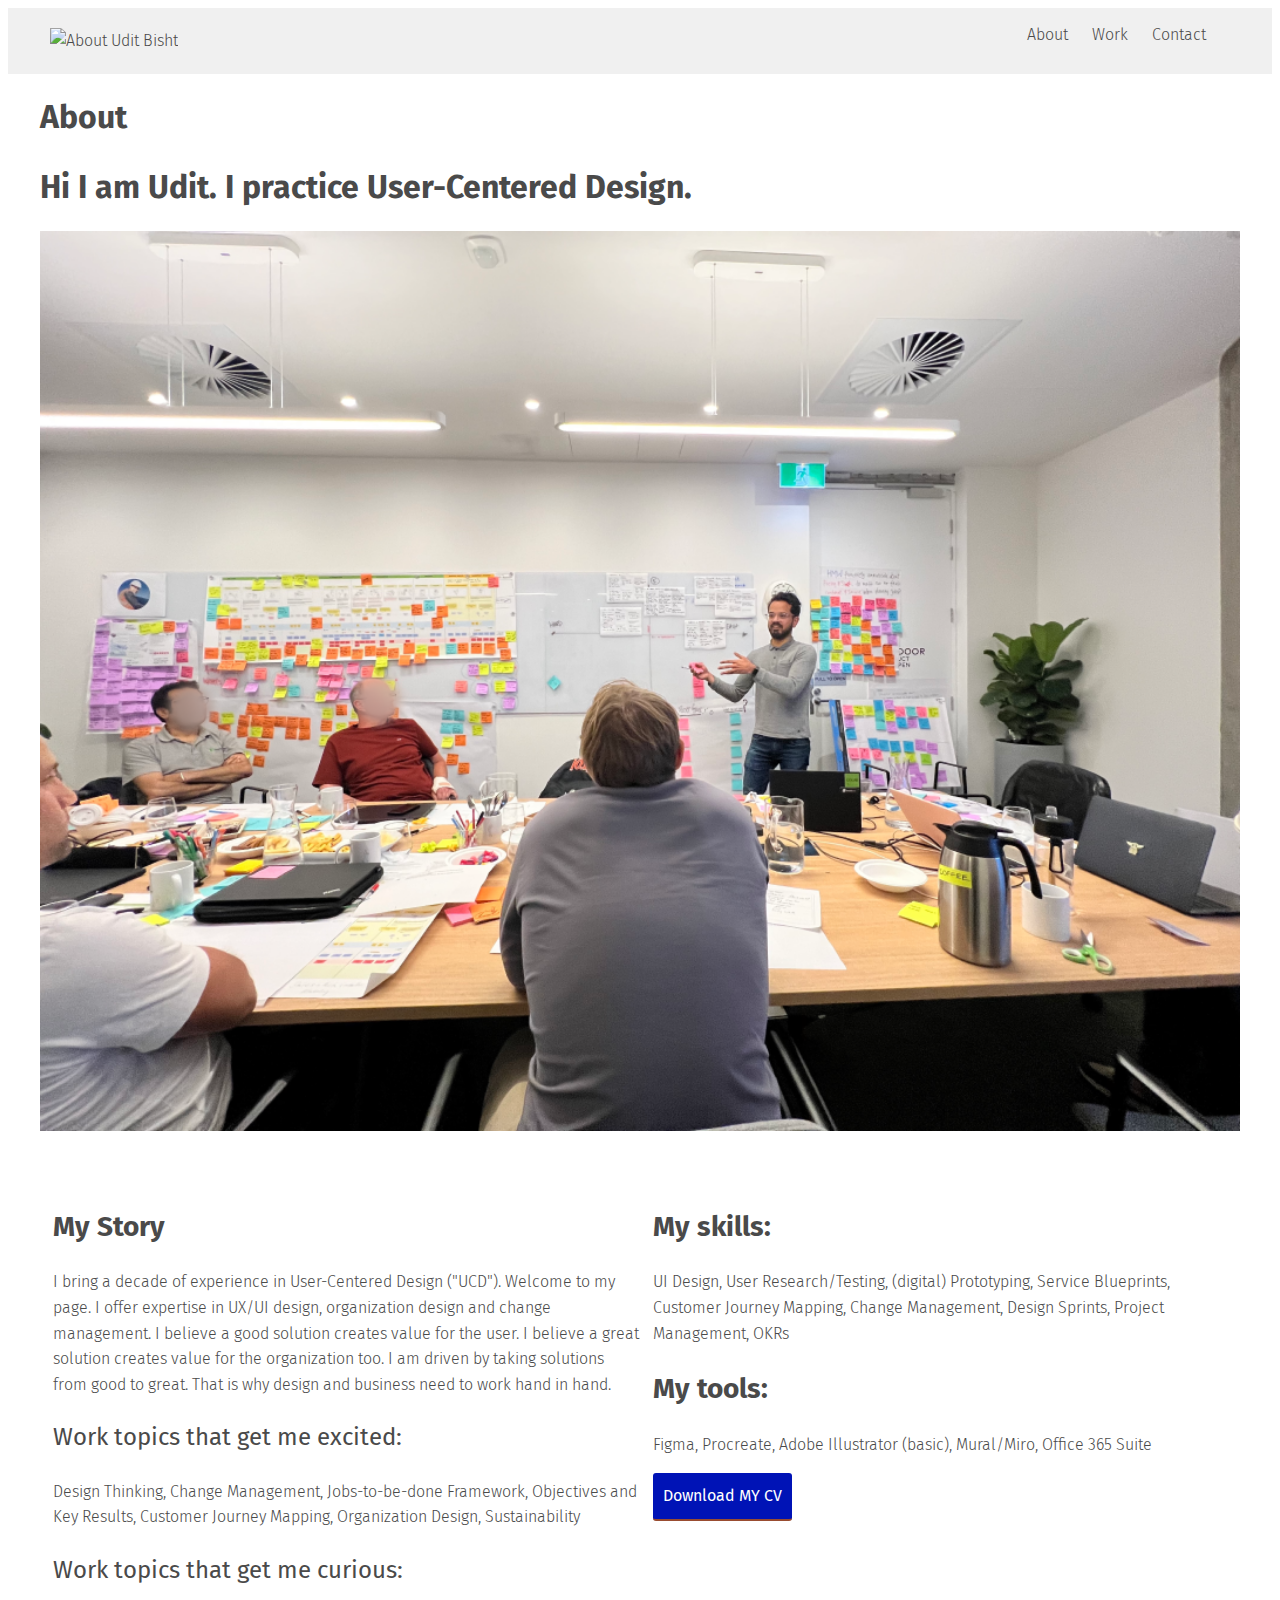
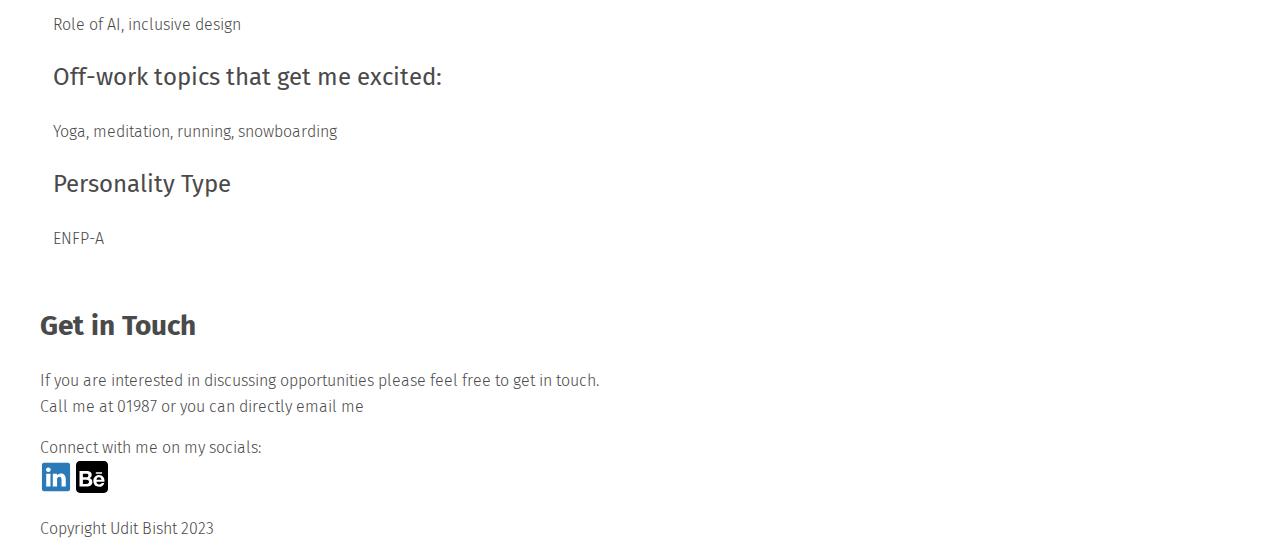
==== commit 1d23c32b: "." ====
--- a/about.html
+++ b/about.html
@@ -1,85 +1,101 @@
 <!DOCTYPE html>
 <html lang="en">
+
 <head>
     <meta charset="UTF-8">
     <meta name="viewport" content="width=device-width, initial-scale=1.0">
     <link rel="preconnect" href="https://fonts.googleapis.com">
-<link rel="preconnect" href="https://fonts.gstatic.com" crossorigin>
-<link href="https://fonts.googleapis.com/css2?family=Fira+Sans:ital,wght@0,100;0,200;0,300;0,400;0,500;0,600;0,700;0,800;0,900;1,100;1,200;1,300;1,400;1,500;1,600;1,700;1,800;1,900&display=swap" rel="stylesheet">
-<link rel="stylesheet" type="text/css" href="css/style.css">    
-<title>About Udit Bisht</title>
+    <link rel="preconnect" href="https://fonts.gstatic.com" crossorigin>
+    <link
+        href="https://fonts.googleapis.com/css2?family=Fira+Sans:ital,wght@0,100;0,200;0,300;0,400;0,500;0,600;0,700;0,800;0,900;1,100;1,200;1,300;1,400;1,500;1,600;1,700;1,800;1,900&display=swap"
+        rel="stylesheet">
+    <link rel="stylesheet" type="text/css" href="css/style.css">
+    <title>About Udit Bisht</title>
 </head>
+
 <body>
     <header id="header">
-       <div class="container">
-        <div class="logo">
-            <img src="https://via.placeholder.com/150x50?text=Logo" alt="About Udit Bisht">
-        </div>
-      
+        <div class="container">
+            <div class="logo">
+                <img src="https://via.placeholder.com/150x50?text=Logo" alt="About Udit Bisht">
+            </div>
+
             <nav>
                 <ul>
                     <li><a href="about.html">About</a></li>
                     <li><a href="index.html">Work</a></li>
-                    <li><a href="#contact">Contact</a></li>
+                    <li><a onclick="menuToggle()" href="#contact">Contact</a></li>
+                    <li><a href="javascript:void(0);" class="icon" onclick="menuToggle()"><i
+                    class="fas fa-bars"></i></a></li>
                 </ul>
             </nav>
         </div>
-       
+
     </header>
-<main>
-<div class="container">
+    <main>
+        <div class="container">
 
             <div>
                 <h1>About</h1>
             </div>
-        <div class="row">
-       
+            <div class="row">
+
                 <h1>Hi I am Udit. I practice User-Centered Design.</h1>
                 <img src="img/image-udit/udit.png" alt="udit">
-    </div> 
+            </div>
 
-           <div class="row">
-             <div class="col-lg-7 col-md-6">
+            <div class="row">
+                <div class="col-lg-7 col-md-6">
                     <h2>My Story</h2>
-                    <p> I bring a decade of experience in User-Centered Design ("UCD"). Welcome to my page. I offer expertise in UX/UI design, organization design and change management. I believe a good solution creates value for the user. I believe a great solution creates value for the organization too. I am driven by taking solutions from good to great. That is why design and business need to work hand in hand.</p>
-                    <h3>Work topics that get me excited:</h3> 
-                    <p>Design Thinking, Change Management, Jobs-to-be-done Framework, Objectives and Key Results, Customer Journey Mapping, Organization Design, Sustainability</p>
-                    <h3>Work topics that get me curious:</h3> 
+                    <p> I bring a decade of experience in User-Centered Design ("UCD"). Welcome to my page. I offer
+                        expertise in UX/UI design, organization design and change management. I believe a good solution
+                        creates value for the user. I believe a great solution creates value for the organization too. I
+                        am driven by taking solutions from good to great. That is why design and business need to work
+                        hand in hand.</p>
+                    <h3>Work topics that get me excited:</h3>
+                    <p>Design Thinking, Change Management, Jobs-to-be-done Framework, Objectives and Key Results,
+                        Customer Journey Mapping, Organization Design, Sustainability</p>
+                    <h3>Work topics that get me curious:</h3>
                     <p>Role of AI, inclusive design</p>
-                    <h3>Off-work topics that get me excited:</h3> 
+                    <h3>Off-work topics that get me excited:</h3>
                     <p>Yoga, meditation, running, snowboarding</p>
-                    <h3> Personality Type</h3> 
+                    <h3> Personality Type</h3>
                     <p>ENFP-A</p>
-              </div>
-             <div class="col-lg-5 col-md-6">
+                </div>
+                <div class="col-lg-5 col-md-6">
                     <h2>My skills:</h2>
-                    <p>UI Design, User Research/Testing, (digital) Prototyping, Service Blueprints, Customer Journey Mapping, Change Management, Design Sprints, Project Management, OKRs</p>
-                   
+                    <p>UI Design, User Research/Testing, (digital) Prototyping, Service Blueprints, Customer Journey
+                        Mapping, Change Management, Design Sprints, Project Management, OKRs</p>
+
                     <h2>My tools:</h2>
-               
+
                     <p>Figma, Procreate, Adobe Illustrator (basic), Mural/Miro, Office 365 Suite</p>
                     <a href="files/udit-cv.pdf" class="button CV" target="_blank">Download MY CV</a>
-            </div>
-        </div> <!--end row-->
-    </div>
-  
+                </div>
+            </div> <!--end row-->
+        </div>
+
     </main>
 
-        <footer id="contact">
-            <div class="container">
-        <div>
-            <h2>Get in Touch</h2>
-            <p>If you are interested in discussing opportunities please feel free to get in touch. <br> Call me at 01987 or you can directly <a href= "mailto:hello@uditbisht.com">email me</a> </p> 
-            Connect with me on my socials:
+    <footer id="contact">
+        <div class="container">
             <div>
-                <a href= "https://www.linkedin.com/in/udit-bisht-b4a8b245/" target="_blank"> <img src="linkedin.svg" alt="linkedin" style="width:32px;height:32px;"></a> 
-                <a href= "https://www.behance.net/udtb>" target="_blank"> <img src="behance.svg" alt="behance" style="width:32px;height:32px;"> </a>
-                <p>Copyright Udit Bisht 2023</p>
+                <h2>Get in Touch</h2>
+                <p>If you are interested in discussing opportunities please feel free to get in touch. <br> Call me at
+                    01987 or you can directly <a href="mailto:hello@uditbisht.com">email me</a> </p>
+                Connect with me on my socials:
+                <div>
+                    <a href="https://www.linkedin.com/in/udit-bisht-b4a8b245/" target="_blank"> <img src="linkedin.svg"
+                            alt="linkedin" style="width:32px;height:32px;"></a>
+                    <a href="https://www.behance.net/udtb" target="_blank"> <img src="behance.svg" alt="behance"
+                            style="width:32px;height:32px;"> </a>
+                    <p>Copyright Udit Bisht 2023</p>
+                </div>
+            </div>
         </div>
-        </div>
-        </div>
-        </footer>
-        <script src="js/jquery-3.3.1.min.js"></script>
-        <script src="js/scripts.js"></script>
+    </footer>
+    <script src="js/jquery-3.3.1.min.js"></script>
+    <script src="js/scripts.js"></script>
 </body>
+
 </html>--- a/css/style.css
+++ b/css/style.css
@@ -4,149 +4,199 @@
 Secondary Color (Green): #489c79;
 */
 * {
-    box-sizing: border-box;
-  }
-  
-  html {
-    scroll-behavior: smooth;
-  }
-  
+  box-sizing: border-box;
+}
+
+html {
+  scroll-behavior: smooth;
+}
+
 body {
-    background-color: #ffffff;
-    font-family: 'Fira Sans', sans-serif;
-    font-size: 16px; /* Sets the font size to 16px */
-    font-weight: 300; /* Sets the font weight to 300 */
-    line-height: 1.6; /* Sets the line-height to 1.6 * the font-size */
-    color: #4a4a4a;
-  }
-  
-  h1, h2, h3, h4 {
-    line-height: 1.4;
-  }
-  h1 {
-    font-size: 2em;
-    font-weight: 700;
-  }
-  
-  h2 {
-    font-size: 1.75em;
-    font-weight: 700;
-  }
-  
-  h3 {
-    font-size: 1.5em;
-    font-weight: 400;
-  }
-  h4 {
-    font-size: 1.25em;
-    font-weight: 400;
-  }
-  img{
-    width: 100%;
-  }
-  a {
-    color: #4a4a4a;
-    text-decoration: none; /* No underlining */
-  }
-  a:hover, a:focus {
-    color: #cc6540;
-    text-decoration: underline; /* Underlining when hovering over a link */
-  }
-  a:visited { /* visited link */
-    color: #4a4a4a;
-  }
-  a:active { /* selected link */
-    color: #994c30;
-  }
-  .button {
+  background-color: #fff;
+  font-family: 'Fira Sans', sans-serif;
+  font-size: 16px; /* Sets the font size to 16px */
+  font-weight: 300; /* Sets the font weight to 300 */
+  line-height: 1.6; /* Sets the line-height to 1.6 * the font-size */
+  color: #4a4a4a;
+}
+
+h1,
+h2,
+h3,
+h4 {
+  line-height: 1.4;
+}
+
+h1 {
+  font-size: 2em;
+  font-weight: 700;
+}
+
+h2 {
+  font-size: 1.75em;
+  font-weight: 700;
+}
+
+h3 {
+  font-size: 1.5em;
+  font-weight: 400;
+}
+
+h4 {
+  font-size: 1.25em;
+  font-weight: 400;
+}
+
+img {
+  width: 100%;
+}
+
+a {
+  color: #4a4a4a;
+  text-decoration: none; /* No underlining */
+}
+
+a:hover,
+a:focus {
+  color: #ffff;
+  text-decoration: underline; /* Underlining when hovering over a link */
+}
+
+a:visited { /* visited link */
+  color: #4a4a4a;
+}
+
+a:active { /* selected link */
+  color: #994c30;
+}
+
+.button {
   display: inline-block; /* since the <a> tag is inline by default, we need to change this to inline-block, but more on this in the next exercise */
-  background-color: #0013B6;
-  color: #ffffff; /* needed to override the default link color */
+  background-color: #0013b6;
+  color: #ffff; /* needed to override the default link color */
   font-weight: 400;
   padding: 10px;
   border-radius: 3px;
   border-bottom: 2px solid #994c30; /* width of the border, type, color */
-  transition-duration: 0.2s; 
+  transition-duration: 0.2s;
   transition-property: opacity;
 }
+
 .button:hover {
-    opacity: 0.8; /* Reduces the opacity of the button to 80% */
-  }
-  .button:active {
-    background-color: darkblue;
-    color: white
-  }
-
-  .button:visited { /* visited link */
-    color: pink;
-  }
-  .button.contact {
-    background-color: transparent;
-    color: #0013B6;
-    text-transform: uppercase;
-    border: 2px solid #0013B6;
-  }
-  .button.contact:hover {
-    background-color: #0013B6;
-    color: #ffffff;
-  }
-  .button.contact:active {
-    background-color: darkblue;
-    color: white
-  }
-  .button.cv {
-    background-color: #0013B6;
-    color: #ffffff;
-    text-transform: uppercase;
-    border: 2px solid #0013B6;
-  }
-  
-  /* Layout styling */
-  .container {
-    padding: 0 15px;
-    display: block;
-    margin: 0 auto;
-  }
-  #hero h1{
-    text-align: center; /* Centers text */
-  }
-  .logo {
-    max-width: 150px;
-    display: inline-block;
-    margin: 10px;
-}
+  opacity: 0.8; /* Reduces the opacity of the button to 80% */
+}
+
+.button:active {
+  background-color: darkblue;
+  color: white;
+}
+
+.button:visited { /* visited link */
+  color: pink;
+}
+
+.button.contact {
+  background-color: transparent;
+  color: #0013b6;
+  text-transform: uppercase;
+  border: 2px solid #0013b6;
+}
+
+.button.contact:hover {
+  background-color: #0013b6;
+  color: #ffff;
+}
+
+.button.contact:active {
+  background-color: darkblue;
+  color: white;
+}
+
+.button.cv {
+  background-color: #0013b6;
+  color: #ffff;
+  text-transform: uppercase;
+  border: 2px solid #0013b6;
+}
+
+/* Layout styling */
+
+.container {
+  padding: 0 15px;
+  display: block;
+  margin: 0 auto;
+}
+
+#hero h1 {
+  text-align: center; /* Centers text */
+}
+
+.logo {
+  max-width: 150px;
+  display: inline-block;
+  margin: 10px;
+}
+
 .row {
-    margin: 25px 0; /* 25px top and bottom, 0 left and right */
-clear:both;
-
-}
-
+  margin: 25px 0; /* 25px top and bottom, 0 left and right */
+  clear: both;
+}
 
 /* header */
 
 header {
   background-color: #f0f0f0;
-  padding: 10px;  
+  padding: 10px;
   left: 0;
   top: 0;
-  right:0;
+  right: 0;
   z-index: 4;
   width: 100%;
-  
 }
 
 nav > ul {
   list-style: none;
+  padding: 0;
+  margin: 0;
 }
 
 .navtoggle li:not(:last-child) {
   display: none;
 }
 
+.navtoggle,
+.navtoggle.responsive {
+  position: relative;
+}
+
+.navtoggle li .icon {
+  position: absolute;
+  right: 0;
+  top: 2px;
+  font-size: 20px;
+}
+
+.navtoggle.responsive li {
+  display: block;
+}
+
+.navtoggle.responsive nav {
+  padding: 24px 0 0;
+}
+
+.navtoggle.responsive li {
+  display: block;
+  padding: 12px 0;
+  border-top: 1px solid rgb(79, 122, 165);
+}
+
+.navtoggle.responsive li:last-child {
+  padding: 0 0 10px;
+}
+
 @media screen and (min-width: 640px) {
-
   main {
-    margin-top: 100px;
+    margin-top: 10px;
   }
 
   .navtoggle li:not(:last-child) {
@@ -156,58 +206,70 @@
   .navtoggle li:last-child {
     display: none;
   }
-  
+
   .container {
-    padding: 0 0px;
-   max-width: 1200px;
+    padding: 0;
+    max-width: 1200px;
   }
 
   [class*="col-"] {
     float: left;
   }
-  
+
   .logo {
     max-width: 250px;
     display: inline-block;
-    margin: 10px;
-}
-      
- .container .row::after {
+  }
+
+  .container .row::after {
     content: "";
     clear: both;
     display: table;
   }
- 
-
-  header  .container{
-
+
+  header .navtoggle {
     display: flex;
     flex-direction: row;
-  width: 100%;
-    justify-content:space-between;
- 
-   
-  }
- 
-  nav > ul > li {
-    display: inline-block;
-    padding: 10px 10px;
-    width: auto;
-    }
-
-
-  .col-md-6 {
-    float: left;
-    width: 50%;
-    padding: 0 10px;
-    text-align: unset;
-    padding: 20px 0 13px 13px;
-  }
+    width: 100%;
+    justify-content: space-between;
+  }
+
   nav {
     width: auto;
     float: right;
     margin-top: 4px;
   }
+
+  nav > ul > li {
+    display: inline-block;
+    padding: 0 10px 10px;
+    width: auto;
+  }
+
+  .navtoggle.responsive nav {
+    padding: 0;
+  }
+
+  .navtoggle.responsive li {
+    padding: 0;
+    border-top: 0 solid rgb(79, 122, 165);
+  }
+
+  .navtoggle li:not(:last-child) {
+    display: inline-block;
+  }
+
+  .navtoggle li:last-child {
+    display: none;
+  }
+
+  .col-md-6 {
+    float: left;
+    width: 50%;
+    text-align: unset;
+    padding: 20px 0 13px 13px;
+  }
+
   .container {
     max-width: 1200px;
     margin-left: auto;
@@ -218,17 +280,14 @@
 /* ==============================
 Large devices (1024px or larger)
 ================================= */
-@media only screen and (min-width: 1024px) {
-}
+
 /* ==============================
 X-large devices (1440px or larger)
 ================================= */
 @media only screen and (min-width: 1440px) {
-
   .col-lg-7 {
     float: left;
     width: 60%;
-    padding: 0 10px;
     text-align: unset;
     padding: 20px 0 13px 13px;
   }
@@ -236,65 +295,55 @@
   .col-lg-5 {
     float: left;
     width: 40%;
-    padding: 0 10px;
     text-align: unset;
     padding: 20px 0 13px 13px;
   }
 }
 
-
 #hero h1 {
-    margin: 0;
-    padding: 0.67em 0;
-  }
-  #hero {
-    background-color: #ffe4c4;
-    border: 10px;
-    padding-bottom: 10px;
-  }
-  #work h3 {
-    margin-top: 0;
-    margin-bottom: 10px;
-  }
-
-
-
-  @keyframes cloud-move {
-    from {transform: translate(0,50px);}
-    to {transform: translate(200px,50px);}
-  }
-
-  .cloud-front {
-    animation: 30s cloud-move infinite alternate linear;
-  }
-  @keyframes cloud-move-reverse {
-    from {transform: translate(446px,48px);}
-    to {transform: translate(100px, 48px);}
-  }
-  .cloud-back {
-    animation: 34s cloud-move-reverse infinite alternate linear;
-  }
-
-  @keyframes color-change {
-    from {fill: #edc655;}
-    to {fill: #f76414;}
-  }
-
-  .sun {
-    animation-duration: 4s;
-    animation-name: color-change;
-    animation-iteration-count: infinite;
-    animation-direction: alternate;
-    animation-timing-function: linear;
-  }
-
-  .navtoggle, .navtoggle.responsive {
-    position: relative;
-  }
-
-  .navtoggle li .icon {
-    position: absolute;
-    right: 0;
-    top: 2px;
-    font-size: 20px;
-  }+  margin: 0;
+  padding: 0.67em 0;
+}
+
+#hero {
+  background-color: #ffe4c4;
+  border: 10px;
+  padding-bottom: 10px;
+}
+
+#work h3 {
+  margin-top: 0;
+  margin-bottom: 10px;
+}
+
+@keyframes cloud-move {
+  from { transform: translate(0, 50px); }
+  to { transform: translate(200px, 50px); }
+}
+
+.cloud-front {
+  animation: 30s cloud-move infinite alternate linear;
+}
+
+@keyframes cloud-move-reverse {
+  from { transform: translate(446px, 48px); }
+  to { transform: translate(100px, 48px); }
+}
+
+.cloud-back {
+  animation: 34s cloud-move-reverse infinite alternate linear;
+}
+
+@keyframes color-change {
+  from { fill: #edc655; }
+  to { fill: #f76414; }
+}
+
+.sun {
+  animation-duration: 4s;
+  animation-name: color-change;
+  animation-iteration-count: infinite;
+  animation-direction: alternate;
+  animation-timing-function: linear;
+}
+
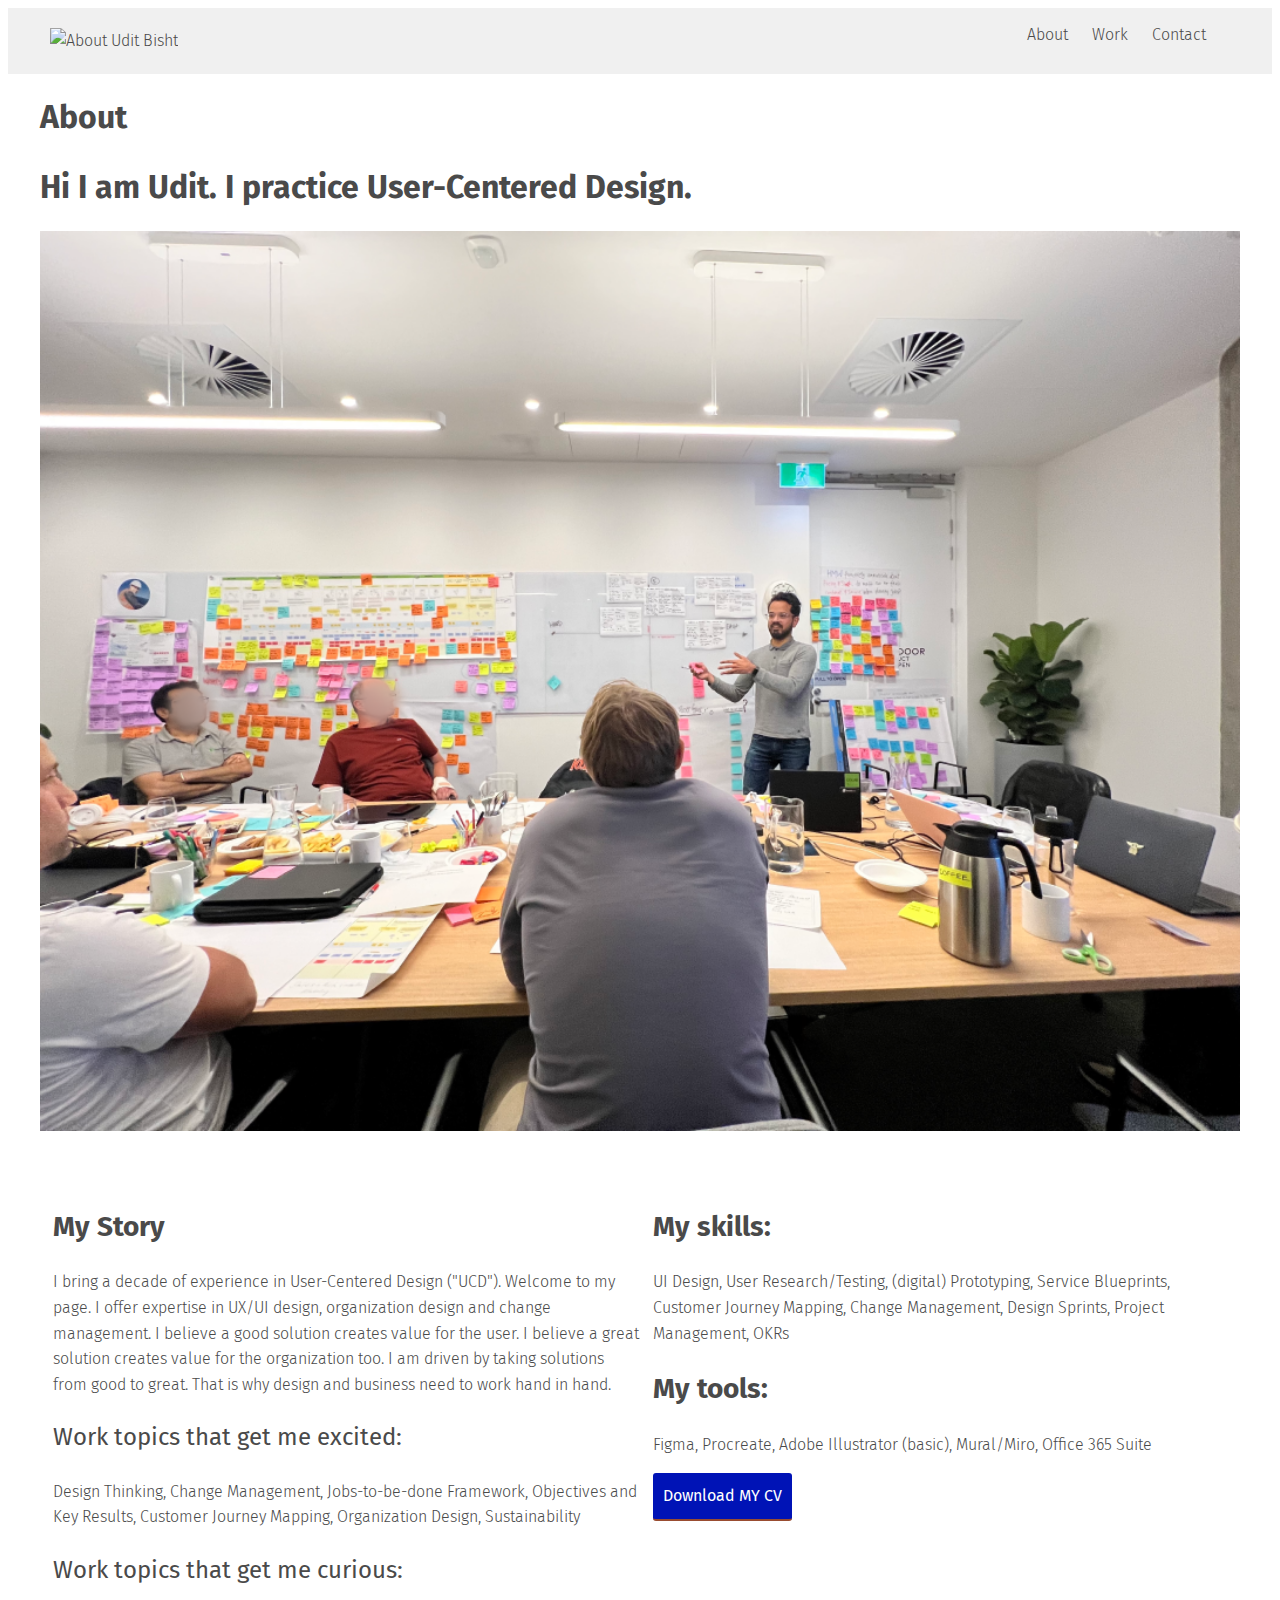
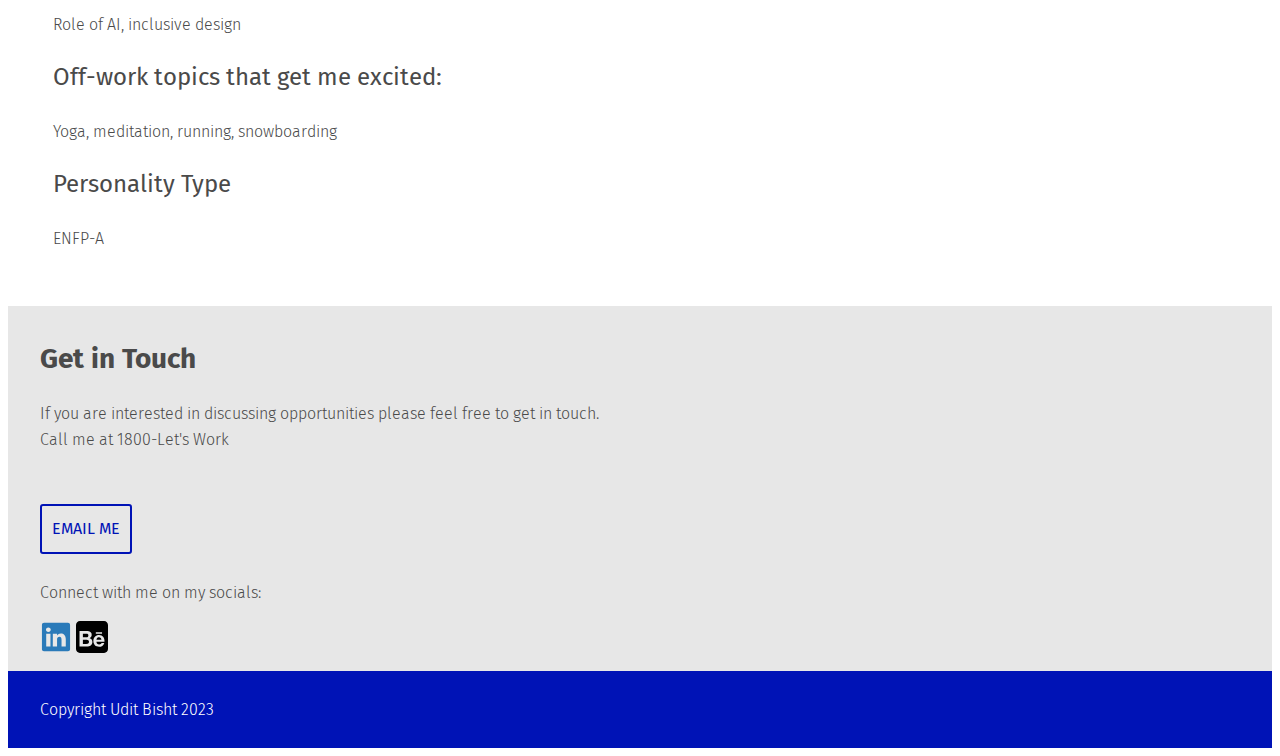
==== commit 55da06df: "." ====
--- a/about.html
+++ b/about.html
@@ -78,19 +78,31 @@
     </main>
 
     <footer id="contact">
+        <div class="contact-background">
         <div class="container">
             <div>
                 <h2>Get in Touch</h2>
                 <p>If you are interested in discussing opportunities please feel free to get in touch. <br> Call me at
-                    01987 or you can directly <a href="mailto:hello@uditbisht.com">email me</a> </p>
-                Connect with me on my socials:
+                    1800-Let's Work</p>
+                       <br> <a href="mailto:hello@uditbisht.com" class="button contact">Email me</a>
+                <br>  <p>Connect with me on my socials:</p>
                 <div>
+
                     <a href="https://www.linkedin.com/in/udit-bisht-b4a8b245/" target="_blank"> <img src="linkedin.svg"
                             alt="linkedin" style="width:32px;height:32px;"></a>
                     <a href="https://www.behance.net/udtb" target="_blank"> <img src="behance.svg" alt="behance"
                             style="width:32px;height:32px;"> </a>
-                    <p>Copyright Udit Bisht 2023</p>
-                </div>
+                        </div>
+               
+            </div>
+        </div>
+
+      
+        </div>
+
+        <div class="copy">
+            <div class="container">
+            <p>Copyright Udit Bisht 2023</p>
             </div>
         </div>
     </footer>
--- a/css/style.css
+++ b/css/style.css
@@ -100,6 +100,8 @@
   color: #0013b6;
   text-transform: uppercase;
   border: 2px solid #0013b6;
+  display: inline-block;
+  margin: 10px 0;
 }
 
 .button.contact:hover {
@@ -192,6 +194,19 @@
 
 .navtoggle.responsive li:last-child {
   padding: 0 0 10px;
+}
+
+/* Footer layout */
+
+.contact-background {
+  background-color: #e7e7e7;
+  padding: 10px 0;
+}
+
+.copy {
+  background-color: #0013b6;
+  color: #ffff;
+  padding: 10px 0;
 }
 
 @media screen and (min-width: 640px) {
@@ -316,6 +331,11 @@
   margin-bottom: 10px;
 }
 
+.berlin-illustration {
+  width: 100%;
+  height: auto;
+}
+
 @keyframes cloud-move {
   from { transform: translate(0, 50px); }
   to { transform: translate(200px, 50px); }
@@ -346,4 +366,3 @@
   animation-direction: alternate;
   animation-timing-function: linear;
 }
-
